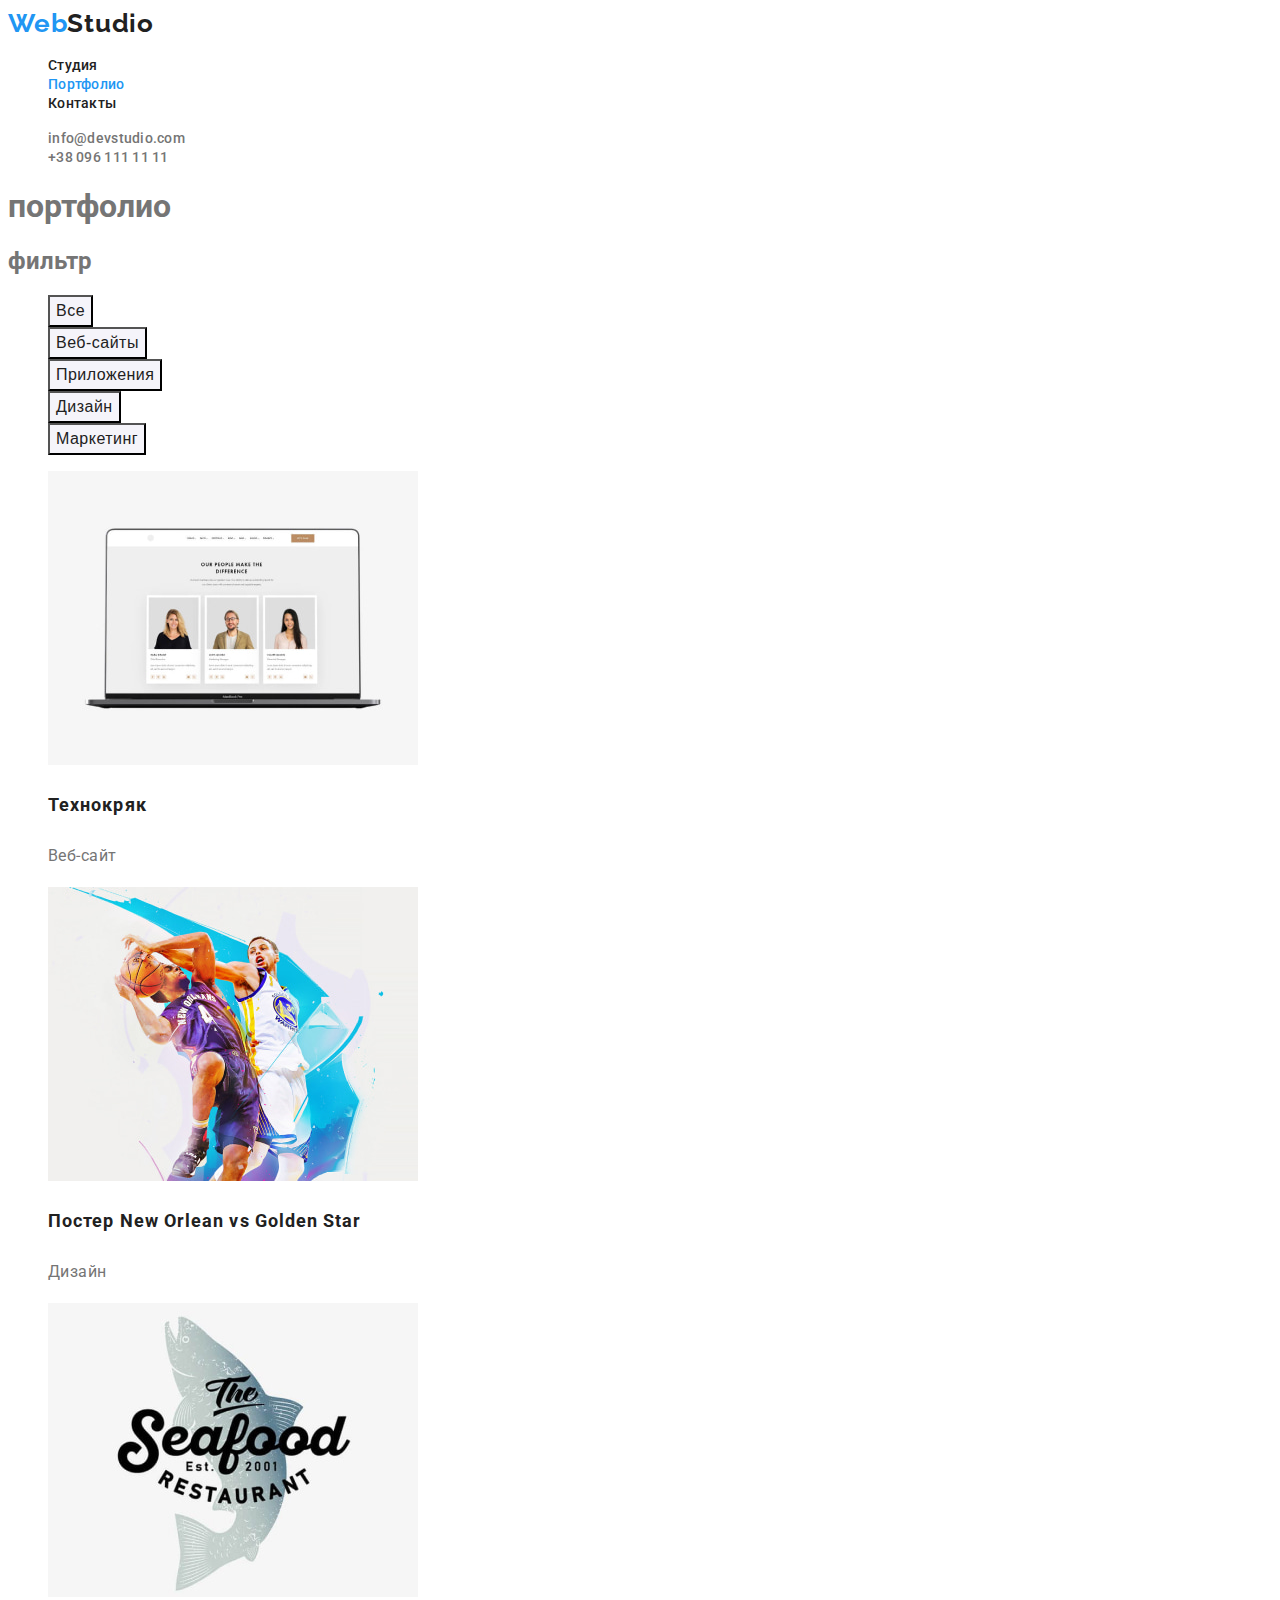
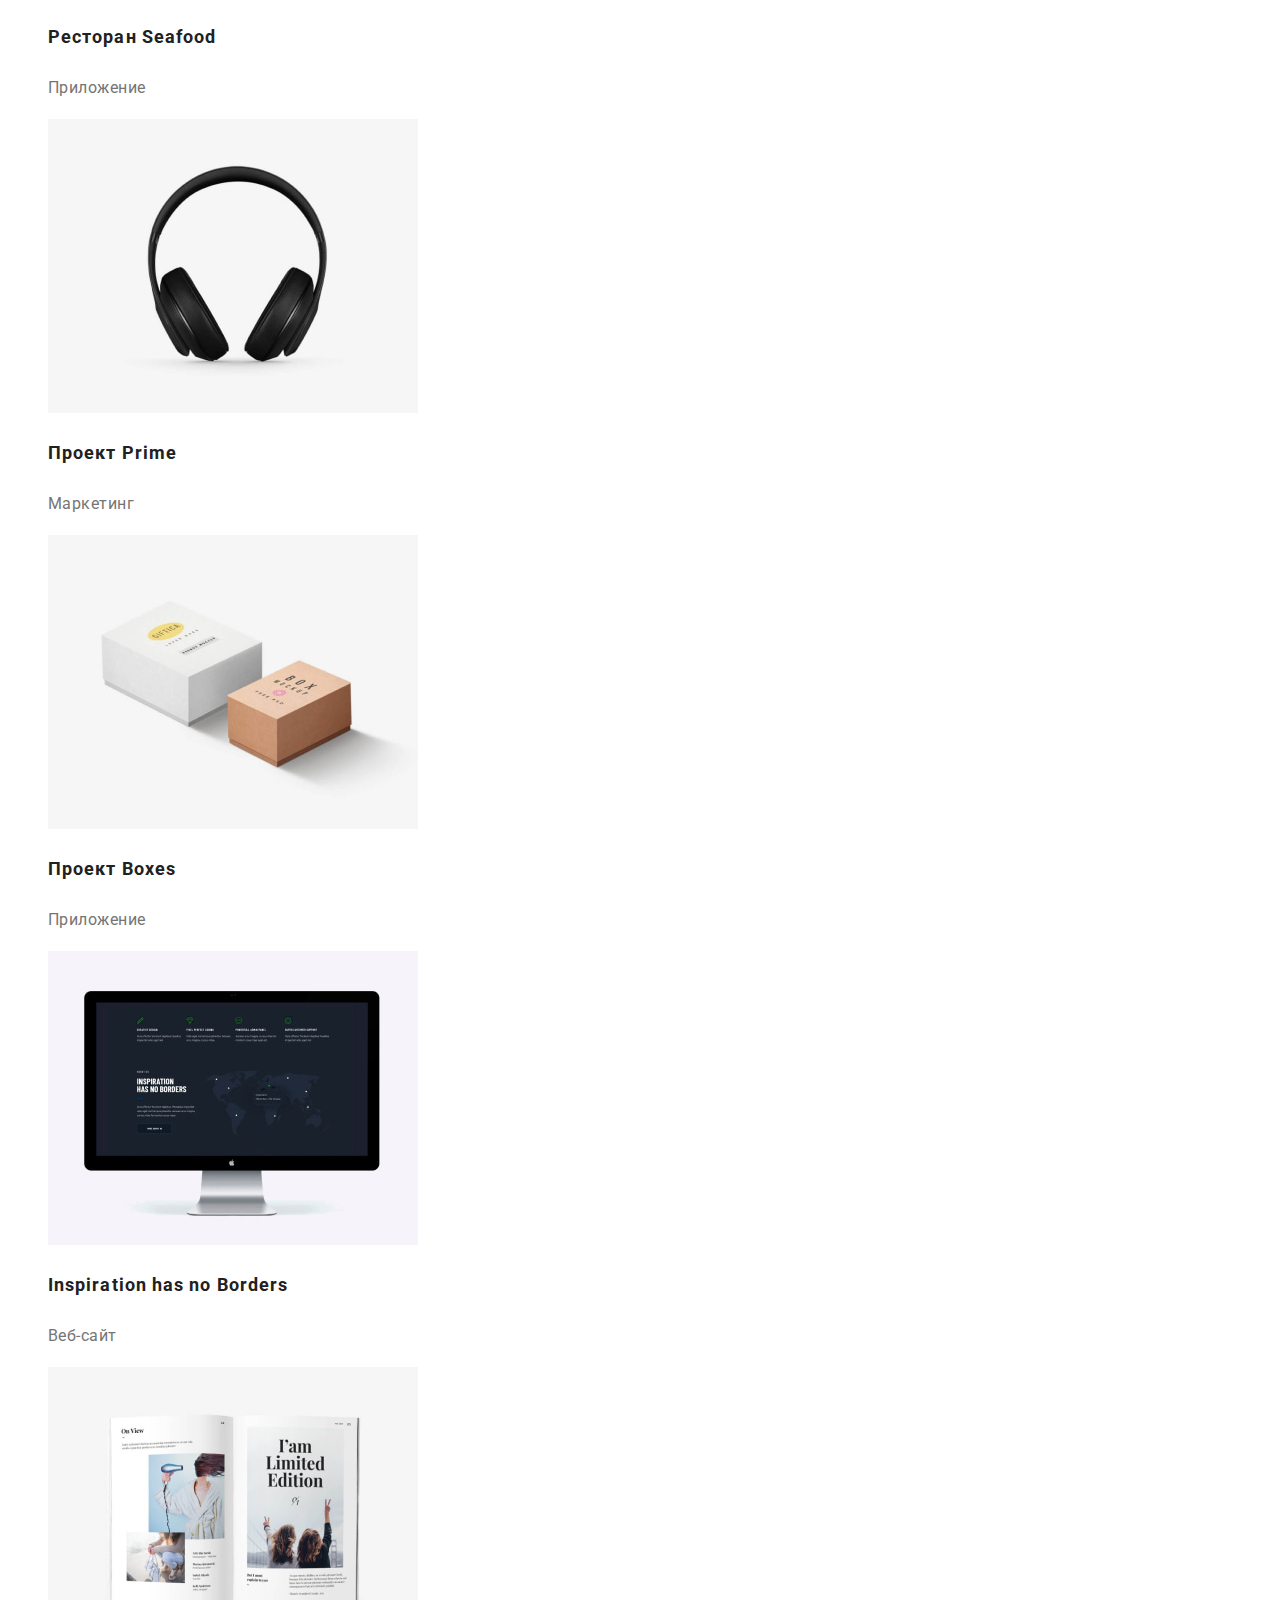
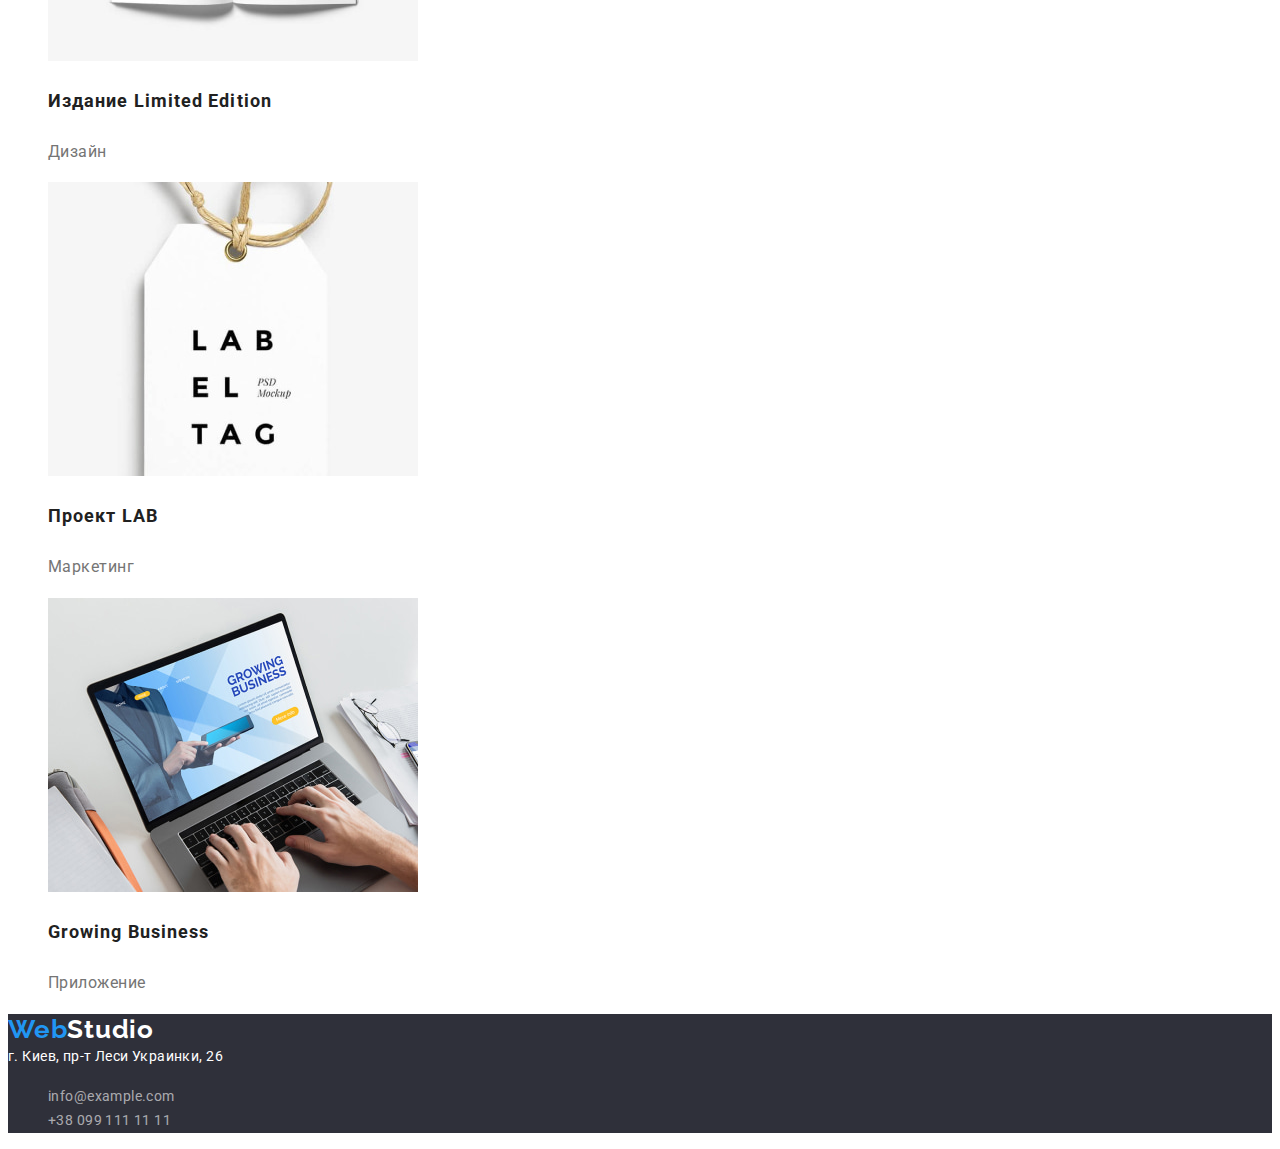
==== portfolio.html @ b709680a "добавление стартовых файлов из предыдущего репозитория" ====
<!DOCTYPE html>
<html lang="en">
<head>
    <meta charset="UTF-8">
    <meta http-equiv="X-UA-Compatible" content="IE=edge">
    <meta name="viewport" content="width=device-width, initial-scale=1.0">
    <title>Document</title>
    <link rel="preconnect" href="https://fonts.googleapis.com">
    <link rel="preconnect" href="https://fonts.gstatic.com" crossorigin>
    <link href="https://fonts.googleapis.com/css2?family=Raleway:wght@700&family=Roboto:wght@400;500;700;900&display=swap"
        rel="stylesheet">
    <link rel="stylesheet" href="./css/styles.css">
</head>
<body>
    <!-- шапка сайта -->
    <header class="page-header">
        <!-- site nav -->
        <nav>
            <a href="/" class="logo">
                <span class="logo-biginer">Web</span>Studio
            </a>
    
            <ul class="list site-nav">
                <li><a href="./index.html" class="link">Студия</a></li>
                <li><a href="" class="link current">Портфолио</a></li>
                <li><a href="" class="link">Контакты</a></li>
            </ul>
        </nav>
    
        <ul class="list contacts-nav">
            <li><a href="mailto:info@devstudio.com" class="contact">info@devstudio.com</a></li>
            <li><a href="tel:+380961111111" class="contact">+38 096 111 11 11</a></li>
        </ul>
    </header>

    <main>
     <section class="portfolio">
        <!-- сделать скрытый заголовок h1-->
        <h1>портфолио</h1>

            <!-- сделать скрытый заголовок h2 -->
            <h2>фильтр</h2>
            <ul class="filter list">
                <li><button class="filter-button" type="button">Все</button></li>
                <li><button class="filter-button" type="button">Веб-сайты</button></li>
                <li><button class="filter-button" type="button">Приложения</button></li>
                <li><button class="filter-button" type="button">Дизайн</button></li>
                <li><button class="filter-button" type="button">Маркетинг</button></li>
            </ul>

            <ul class="projects list">
                <li class="project-item"><a href=""></a>
                    <img src="./images/project1(1).jpg" alt="пример веб-сайта" width="370" height="294">
                    <h3 class="project-item-title">Технокряк</h3>
                    <p class="project-item-text">Веб-сайт</p>
                </li>
                <li class="project-item"><a href=""></a>
                    <img src="./images/project2(1).jpg" alt="пример дизайна" width="370" height="294">
                    <h3 class="project-item-title">Постер New Orlean vs Golden Star</h3>
                    <p class="project-item-text">Дизайн</p>
                </li>
                <li class="project-item"><a href=""></a>
                    <img src="./images/project3(1).jpg" alt="пример приложения" width="370" height="294" >
                    <h3 class="project-item-title">Ресторан Seafood</h3>
                    <p class="project-item-text">Приложение</p>
                </li>
                <li class="project-item"><a href=""></a>
                    <img src="./images/project4(1).jpg" alt="пример маркетинга" width="370" height="294">
                    <h3 class="project-item-title">Проект Prime</h3>
                    <p class="project-item-text">Маркетинг</p>
                </li>
                <li class="project-item"><a href=""></a>
                    <img src="./images/project5(1).jpg" alt="пример приложения" width="370" height="294">
                    <h3 class="project-item-title">Проект Boxes</h3>
                    <p class="project-item-text">Приложение</p>
                </li>
                <li class="project-item"><a href=""></a>
                    <img src="./images/project6(1).jpg" alt="пример веб-сайта" width="370" height="294">
                    <h3 class="project-item-title">Inspiration has no Borders</h3>
                    <p class="project-item-text">Веб-сайт</p>
                </li>
                <li class="project-item"><a href=""></a>
                    <img src="./images/project7(1).jpg" alt="пример дизайна" width="370" height="294">
                    <h3 class="project-item-title">Издание Limited Edition</h3>
                    <p class="project-item-text">Дизайн</p>
                </li>
                <li class="project-item"><a href=""></a>
                    <img src="./images/project8(1).jpg" alt="пример маркетинга" width="370" height="294">
                    <h3 class="project-item-title">Проект LAB</h3>
                    <p class="project-item-text">Маркетинг</p>
                </li>
                <li class="project-item"><a href=""></a>
                    <img src="./images/project9(1).jpg" alt="пример приложения" width="370" height="294">
                    <h3 class="project-item-title">Growing Business</h3>
                    <p class="project-item-text">Приложение</p>
                </li>
            </ul>
        </section>
    </main>

    <!-- футер -->
    <footer class="footer">
        <a href="/" class="footer-logo">
            <span class="logo-biginer">Web</span>Studio
        </a>
        <address class="address">
            г. Киев, пр-т Леси Украинки, 26
        </address>
        <ul class="footer-list list">
            <li><a class="contact" href="mailto:info@example.com">info@example.com</a></li>
            <li><a class="contact" href="tel:+380991111111">+38 099 111 11 11</a></li>
        </ul>
    </footer>

</body>
</html>
---- css/styles.css ----
:root {
  /* цвет */
  --primary-text-color: #757575;
  --title-text-color: #212121;
  --accent-color: #2196f3;
  --accent-button-hover: #188ce8;
  --primary-background-color: #ffffff;
  --second-background-color: #e5e5e5;
  --team-background-color: #f5f4fa;
  --dark-background-color: #2f303a;
  --footer-mail-color: rgba(255, 255, 255, 0.6);

  /* шрифты */
  --main-font: "Roboto", sans-serif;
  --logo-font: "Raleway", sans-serif;
}

body {
  color: var(--primary-text-color);
  background-color: var(--primary-background-color);
  font-family: var(--main-font);
}

/* шапка сайта */
.logo {
  color: var(--title-text-color);
  font-family: var(--logo-font);
  font-size: 26px;
  font-weight: 700;
  line-height: 1.19;
  letter-spacing: 0.03em;
  text-align: left;
  text-decoration: none;
}

.logo-biginer {
  color: var(--accent-color);
}

.list {
  list-style: none;
}

/* site nav */
.site-nav .link {
  color: var(--title-text-color);
  text-decoration: none;
  font-size: 14px;
  font-weight: 500;
  line-height: 1.14;
  letter-spacing: 0.02em;
  text-align: left;
}
.site-nav .link:hover,
.site-nav .link:focus {
  color: var(--accent-color);
}
.site-nav .link.current {
  color: var(--accent-color);
}

.contacts-nav .contact {
  color: inherit;
  text-decoration: none;
  font-size: 14px;
  font-weight: 500;
  line-height: 1.14;
  letter-spacing: 0.02em;
  text-align: left;
}
.contacts-nav .contact:hover,
.contacts-nav .contact:focus {
  color: var(--accent-color);
}

/* герой */
.hero {
  background-color: var(--dark-background-color);
}
.hero-title {
  text-transform: uppercase;
  color: var(--primary-background-color);
  font-size: 44px;
  font-weight: 900;
  line-height: 1.36;
  letter-spacing: 0.06em;
  text-align: center;
}

/* batton */
.hero-button {
  font-family: inherit;
  color: var(--primary-background-color);
  background-color: var(--accent-color);
  font-size: 16px;
  font-weight: 700;
  line-height: 1.88;
  letter-spacing: 0.06em;
  text-align: center;
}
.hero-button:hover {
  color: var(--primary-background-color);
  background-color: var(--accent-button-hover);
  cursor: pointer;
}

/* секции */
.section-title {
  color: var(--title-text-color);
  font-size: 36px;
  font-weight: 700;
  line-height: 1.17;
  letter-spacing: 0.03em;
  text-align: center;
}

/* секция особенностей */

.feature-list .title {
  text-transform: uppercase;
  color: var(--title-text-color);
  font-size: 14px;
  font-weight: 700;
  line-height: 1.14;
  letter-spacing: 0.03em;
  text-align: left;
}
.feature-list-text {
  font-size: 14px;
  font-weight: 400;
  line-height: 1.71;
  letter-spacing: 0.03em;
  text-align: left;
}

/* секция: чем занимаемся */

/* секция: команда */
.team-section {
  background-color: var(--team-background-color);
}
.team-list .title {
  color: var(--title-text-color);
  font-weight: 500;
  font-size: 16px;
  line-height: 1.19;
  letter-spacing: 0.03em;
}
.team-list-text {
  font-size: 16px;
  font-weight: 400;
  line-height: 1.19;
  letter-spacing: 0.03em;
}

/* футер */
.footer {
  background-color: var(--dark-background-color);
}

.footer-logo {
  color: var(--primary-background-color);
  text-decoration: none;
  font-family: Raleway;
  font-size: 26px;
  font-weight: 700;
  line-height: 1.19;
  letter-spacing: 0.03em;
}

.logo-biginer {
  color: var(--accent-color);
}

.address {
  color: var(--primary-background-color);
  font-weight: 400;
  font-size: 14px;
  line-height: 1.71;
  letter-spacing: 0.03em;
  font-style: inherit;
}

.footer-list .contact {
  text-decoration: none;
  color: var(--footer-mail-color);
  font-size: 14px;
  line-height: 1.71;
  letter-spacing: 0.03em;
}
.footer-list .contact:hover,
.footer-list .contact:focus {
  color: var(--accent-color);
}

/* стили для портфолио */

.portfolio {
  font-family: inherit;
}

.filter-button {
  font-weight: 500;
  font-size: 16px;
  line-height: 1.63;
  letter-spacing: 0.03em;
  color: var(--title-text-color);
  background-color: var(--team-background-color);
  cursor: pointer;
}
.filter-button:hover,
.filter-button:focus {
  font-weight: 500;
  font-size: 16px;
  line-height: 1.63;
  letter-spacing: 0.03em;
  color: var(--primary-background-color);
  background-color: var(--accent-color);
}

.project-item-title {
  color: var(--title-text-color);
  font-weight: 700;
  font-size: 18px;
  line-height: 2;
  letter-spacing: 0.06em;
}

.project-item-text {
  font-weight: 400;
  font-size: 16px;
  line-height: 1.87;
  letter-spacing: 0.03em;
}
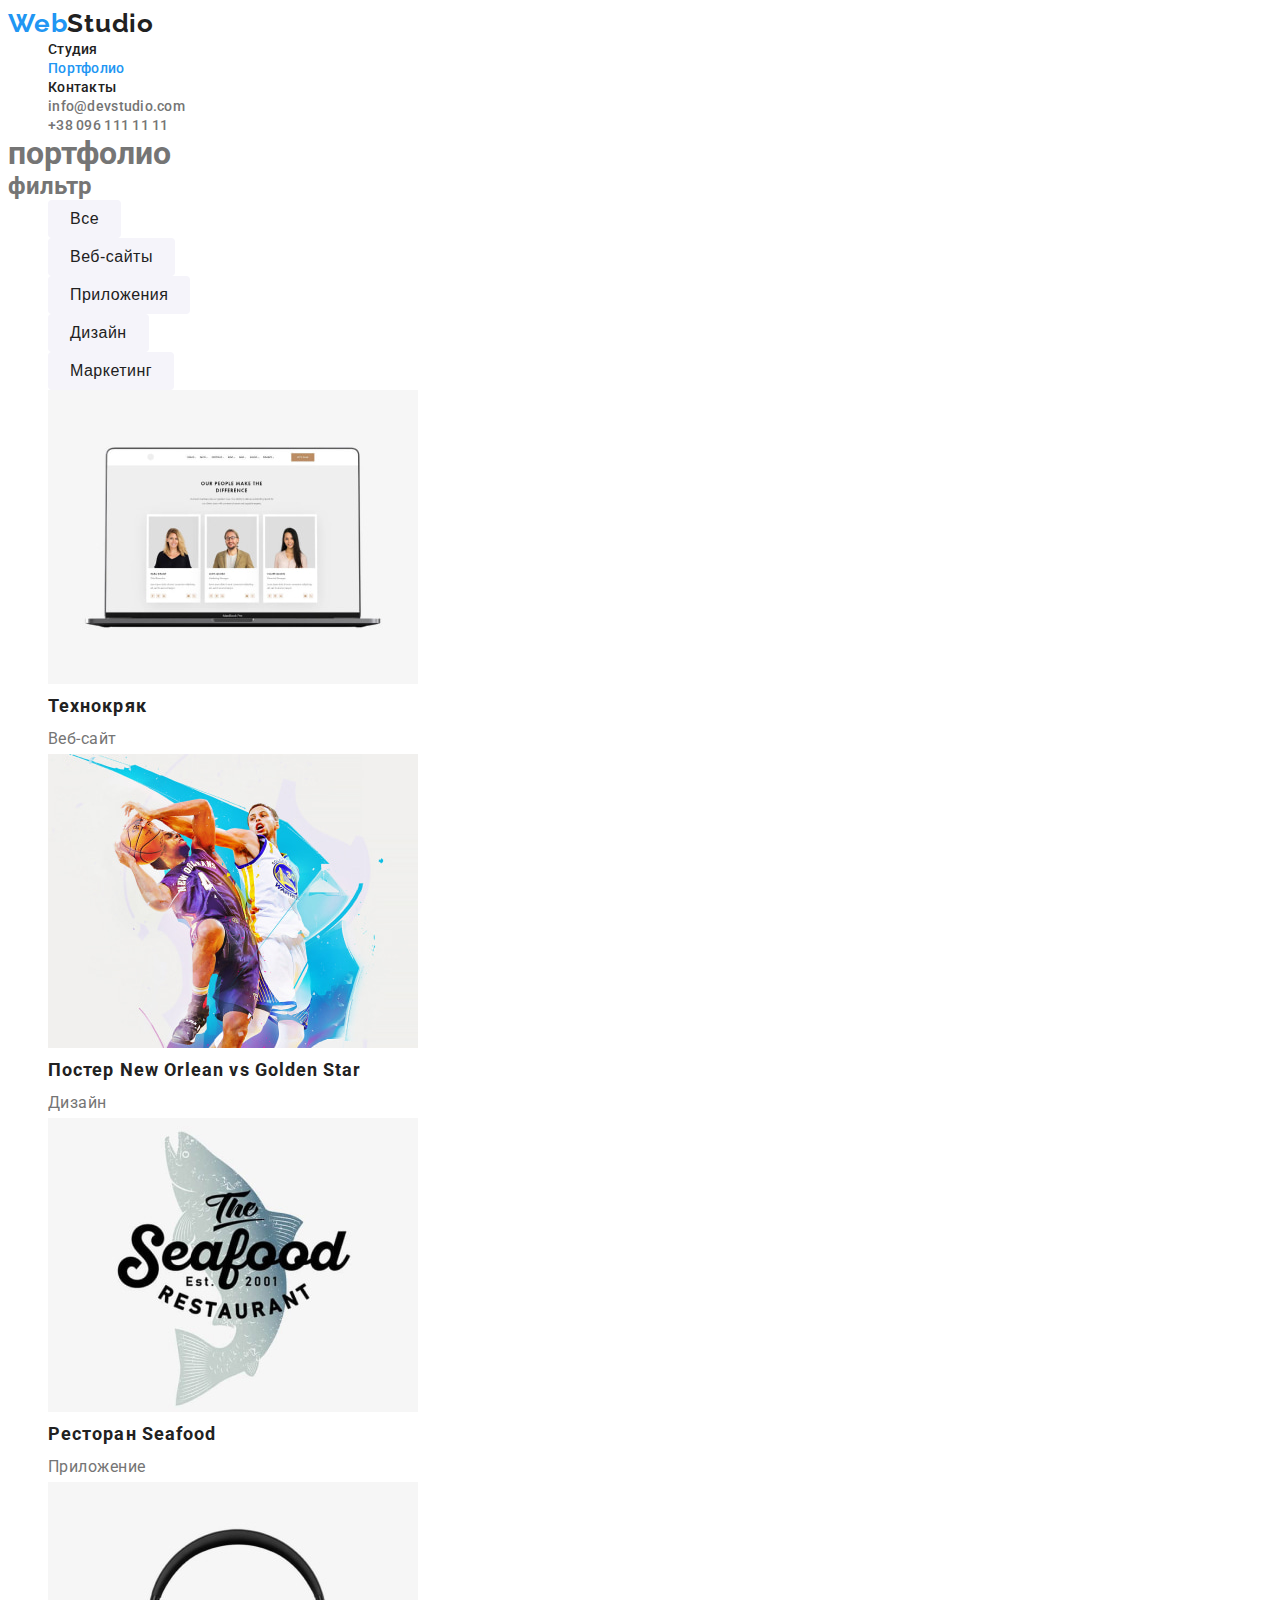
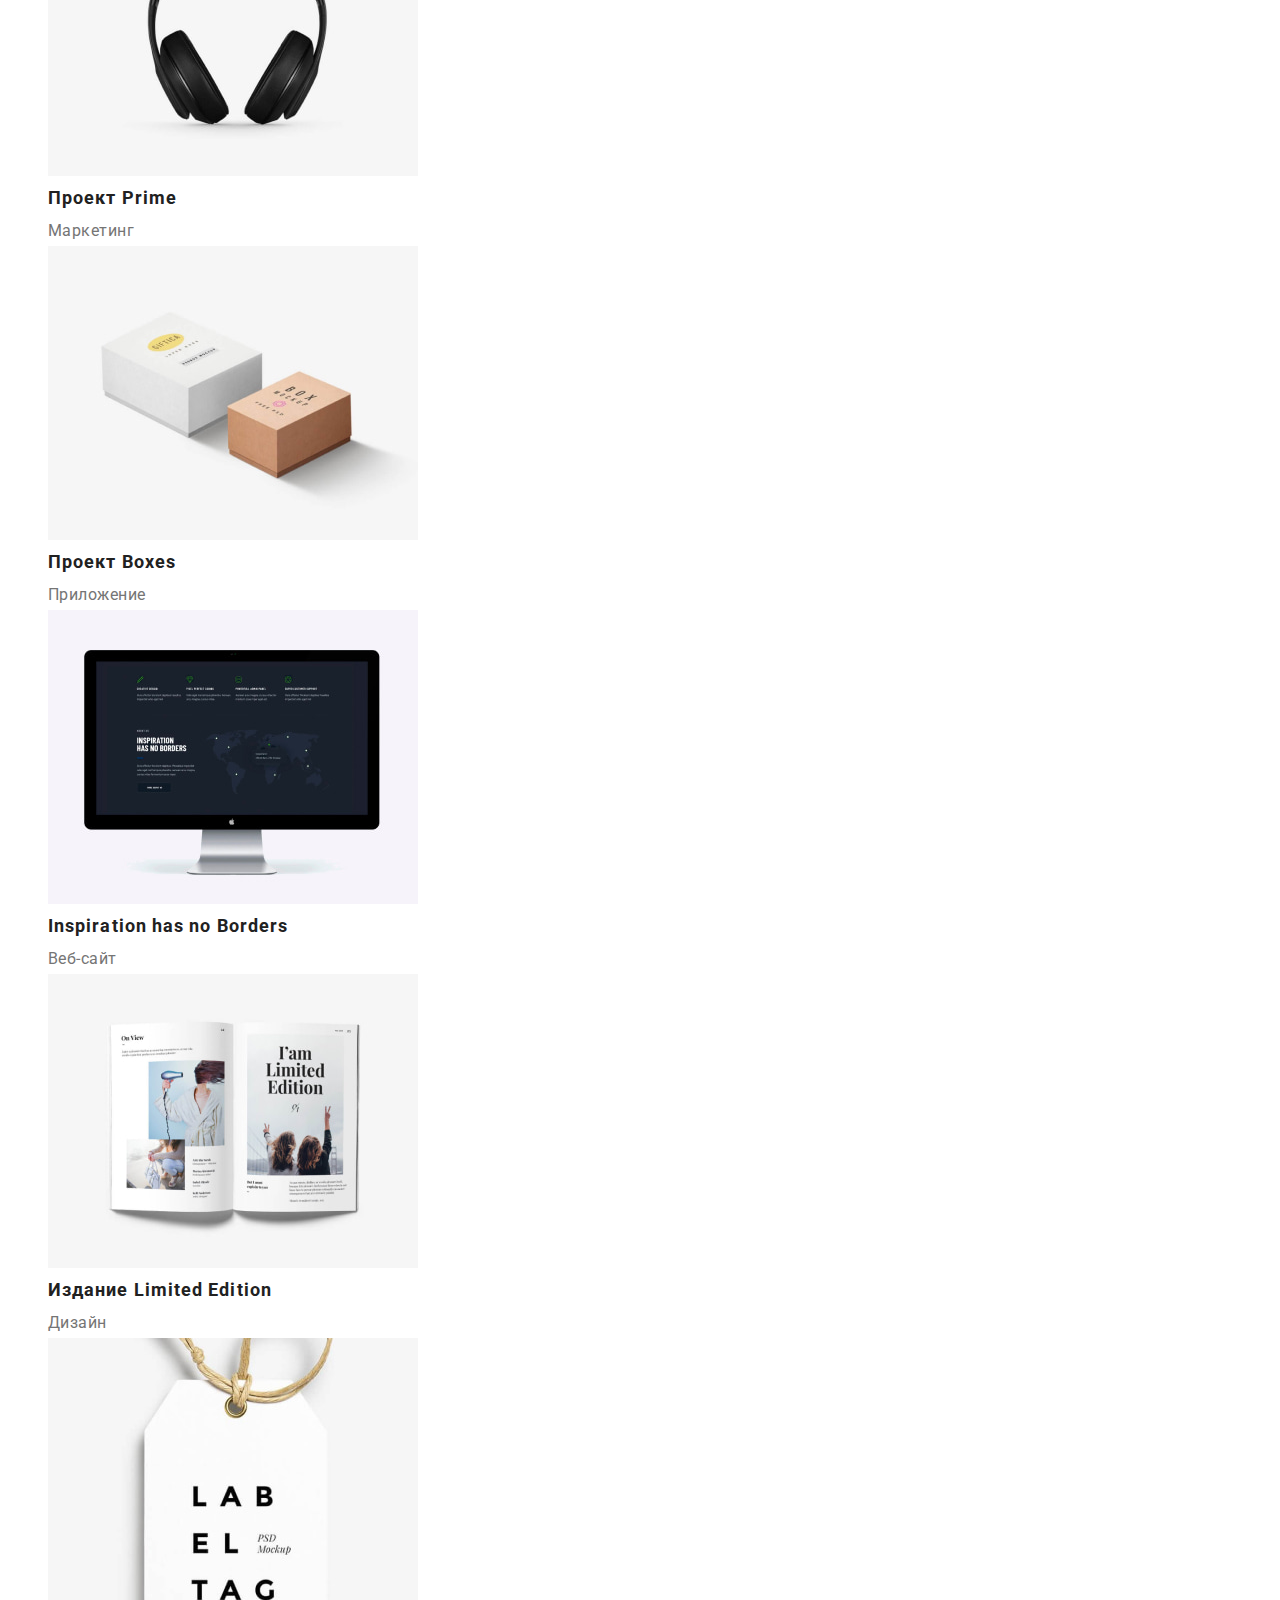
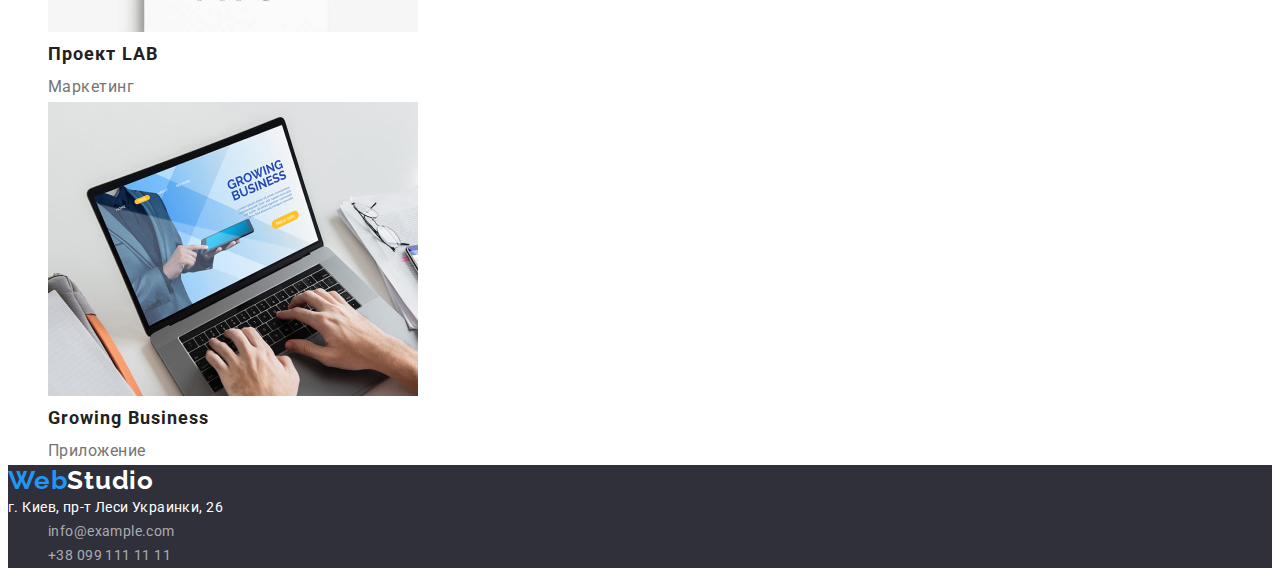
==== commit 6b679c47: "создание контейнеров" ====
--- a/portfolio.html
+++ b/portfolio.html
@@ -15,31 +15,34 @@
     <!-- шапка сайта -->
     <header class="page-header">
         <!-- site nav -->
-        <nav>
-            <a href="/" class="logo">
-                <span class="logo-biginer">Web</span>Studio
-            </a>
-    
-            <ul class="list site-nav">
-                <li><a href="./index.html" class="link">Студия</a></li>
-                <li><a href="" class="link current">Портфолио</a></li>
-                <li><a href="" class="link">Контакты</a></li>
+        <div class="container">
+            <nav>
+                <a href="/" class="logo">
+                    <span class="logo-biginer">Web</span>Studio
+                </a>
+            
+                <ul class="list site-nav">
+                    <li><a href="./index.html" class="link">Студия</a></li>
+                    <li><a href="" class="link current">Портфолио</a></li>
+                    <li><a href="" class="link">Контакты</a></li>
+                </ul>
+            </nav>
+            
+            <ul class="list contacts-nav">
+                <li><a href="mailto:info@devstudio.com" class="contact">info@devstudio.com</a></li>
+                <li><a href="tel:+380961111111" class="contact">+38 096 111 11 11</a></li>
             </ul>
-        </nav>
-    
-        <ul class="list contacts-nav">
-            <li><a href="mailto:info@devstudio.com" class="contact">info@devstudio.com</a></li>
-            <li><a href="tel:+380961111111" class="contact">+38 096 111 11 11</a></li>
-        </ul>
+        </div>
     </header>
 
     <main>
      <section class="portfolio">
-        <!-- сделать скрытый заголовок h1-->
-        <h1>портфолио</h1>
-
+         <div class="container">
+            <!-- сделать скрытый заголовок h1-->
+            <h1 class="portfolio-title">портфолио</h1>
+            
             <!-- сделать скрытый заголовок h2 -->
-            <h2>фильтр</h2>
+            <h2 class="portfolio-filtr">фильтр</h2>
             <ul class="filter list">
                 <li><button class="filter-button" type="button">Все</button></li>
                 <li><button class="filter-button" type="button">Веб-сайты</button></li>
@@ -47,7 +50,7 @@
                 <li><button class="filter-button" type="button">Дизайн</button></li>
                 <li><button class="filter-button" type="button">Маркетинг</button></li>
             </ul>
-
+            
             <ul class="projects list">
                 <li class="project-item"><a href=""></a>
                     <img src="./images/project1(1).jpg" alt="пример веб-сайта" width="370" height="294">
@@ -60,7 +63,7 @@
                     <p class="project-item-text">Дизайн</p>
                 </li>
                 <li class="project-item"><a href=""></a>
-                    <img src="./images/project3(1).jpg" alt="пример приложения" width="370" height="294" >
+                    <img src="./images/project3(1).jpg" alt="пример приложения" width="370" height="294">
                     <h3 class="project-item-title">Ресторан Seafood</h3>
                     <p class="project-item-text">Приложение</p>
                 </li>
@@ -95,21 +98,24 @@
                     <p class="project-item-text">Приложение</p>
                 </li>
             </ul>
-        </section>
+         </div>
+     </section>
     </main>
 
     <!-- футер -->
     <footer class="footer">
-        <a href="/" class="footer-logo">
-            <span class="logo-biginer">Web</span>Studio
-        </a>
-        <address class="address">
-            г. Киев, пр-т Леси Украинки, 26
-        </address>
-        <ul class="footer-list list">
-            <li><a class="contact" href="mailto:info@example.com">info@example.com</a></li>
-            <li><a class="contact" href="tel:+380991111111">+38 099 111 11 11</a></li>
-        </ul>
+        <div class="container">
+            <a href="/" class="footer-logo">
+                <span class="logo-biginer">Web</span>Studio
+            </a>
+            <address class="address">
+                г. Киев, пр-т Леси Украинки, 26
+            </address>
+            <ul class="footer-list list">
+                <li><a class="contact" href="mailto:info@example.com">info@example.com</a></li>
+                <li><a class="contact" href="tel:+380991111111">+38 099 111 11 11</a></li>
+            </ul>
+        </div>
     </footer>
 
 </body>
--- a/css/styles.css
+++ b/css/styles.css
@@ -21,6 +21,24 @@
   font-family: var(--main-font);
 }
 
+/* сброс margin */
+h1,
+h2,
+h3,
+p,
+ul {
+  margin: 0px;
+}
+
+/* общие параметры контейнеров и секций*/
+.container {
+  width: 1200px;
+}
+.section {
+  padding-top: 94px;
+  padding-bottom: 94px;
+}
+
 /* шапка сайта */
 .logo {
   color: var(--title-text-color);
@@ -76,19 +94,24 @@
 /* герой */
 .hero {
   background-color: var(--dark-background-color);
+  text-align: center;
+  margin-bottom: 95px;
 }
 .hero-title {
+  margin-bottom: 30px;
   text-transform: uppercase;
   color: var(--primary-background-color);
   font-size: 44px;
   font-weight: 900;
   line-height: 1.36;
   letter-spacing: 0.06em;
-  text-align: center;
 }
 
 /* batton */
 .hero-button {
+  min-width: 200px;
+  border-radius: 4px;
+  padding: 10px 32px;
   font-family: inherit;
   color: var(--primary-background-color);
   background-color: var(--accent-color);
@@ -96,7 +119,6 @@
   font-weight: 700;
   line-height: 1.88;
   letter-spacing: 0.06em;
-  text-align: center;
 }
 .hero-button:hover {
   color: var(--primary-background-color);
@@ -115,8 +137,12 @@
 }
 
 /* секция особенностей */
+/* .feature-section {
+  margin-bottom: 95px;
+} */
 
 .feature-list .title {
+  margin-bottom: 10px;
   text-transform: uppercase;
   color: var(--title-text-color);
   font-size: 14px;
@@ -134,12 +160,23 @@
 }
 
 /* секция: чем занимаемся */
+/* .activity-section {
+  margin-bottom: 95px;
+} */
+.activity-section .section-title {
+  margin-bottom: 50px;
+}
 
 /* секция: команда */
-.team-section {
+.team .section {
   background-color: var(--team-background-color);
 }
+/* .team-section .section-title {
+  margin-bottom: 50px;
+} */
+
 .team-list .title {
+  margin-bottom: 10px;
   color: var(--title-text-color);
   font-weight: 500;
   font-size: 16px;
@@ -200,6 +237,8 @@
 }
 
 .filter-button {
+  border-radius: 4px;
+  padding: 6px 22px;
   font-weight: 500;
   font-size: 16px;
   line-height: 1.63;
@@ -207,6 +246,7 @@
   color: var(--title-text-color);
   background-color: var(--team-background-color);
   cursor: pointer;
+  border: none;
 }
 .filter-button:hover,
 .filter-button:focus {
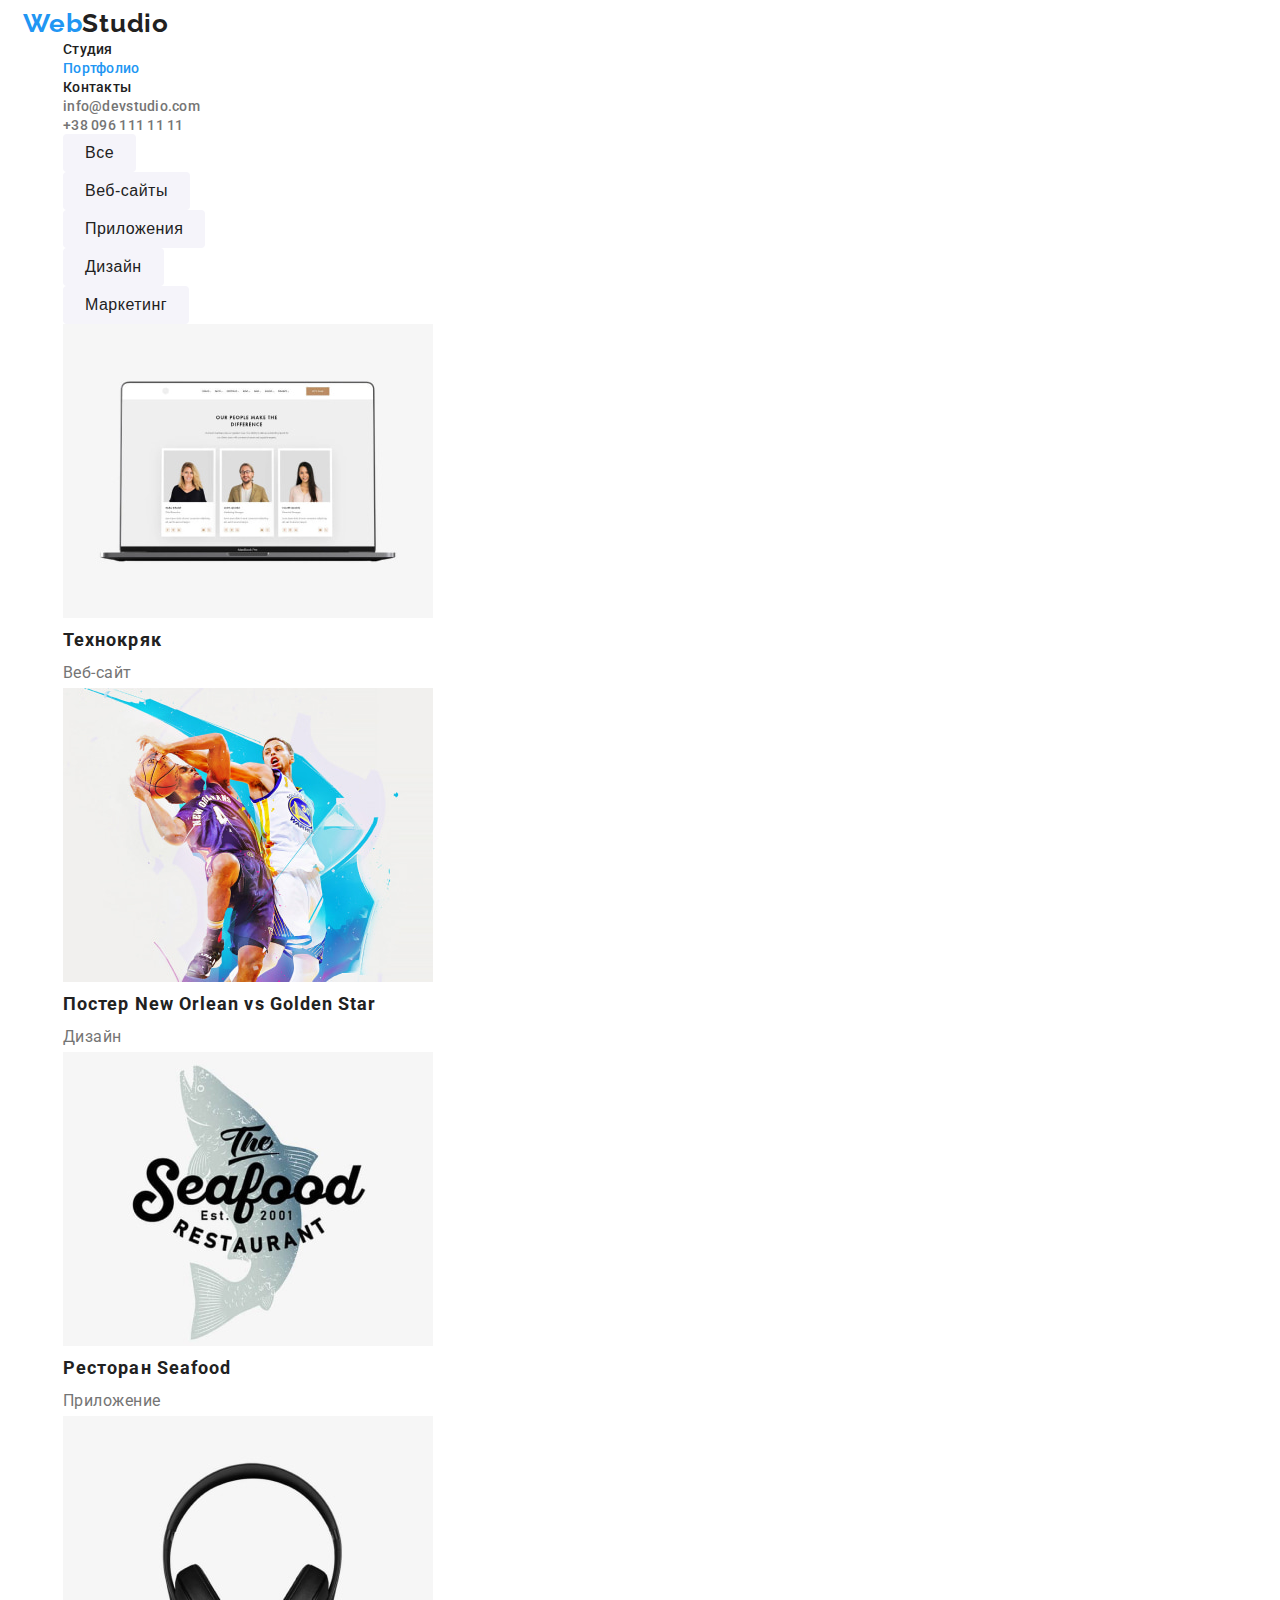
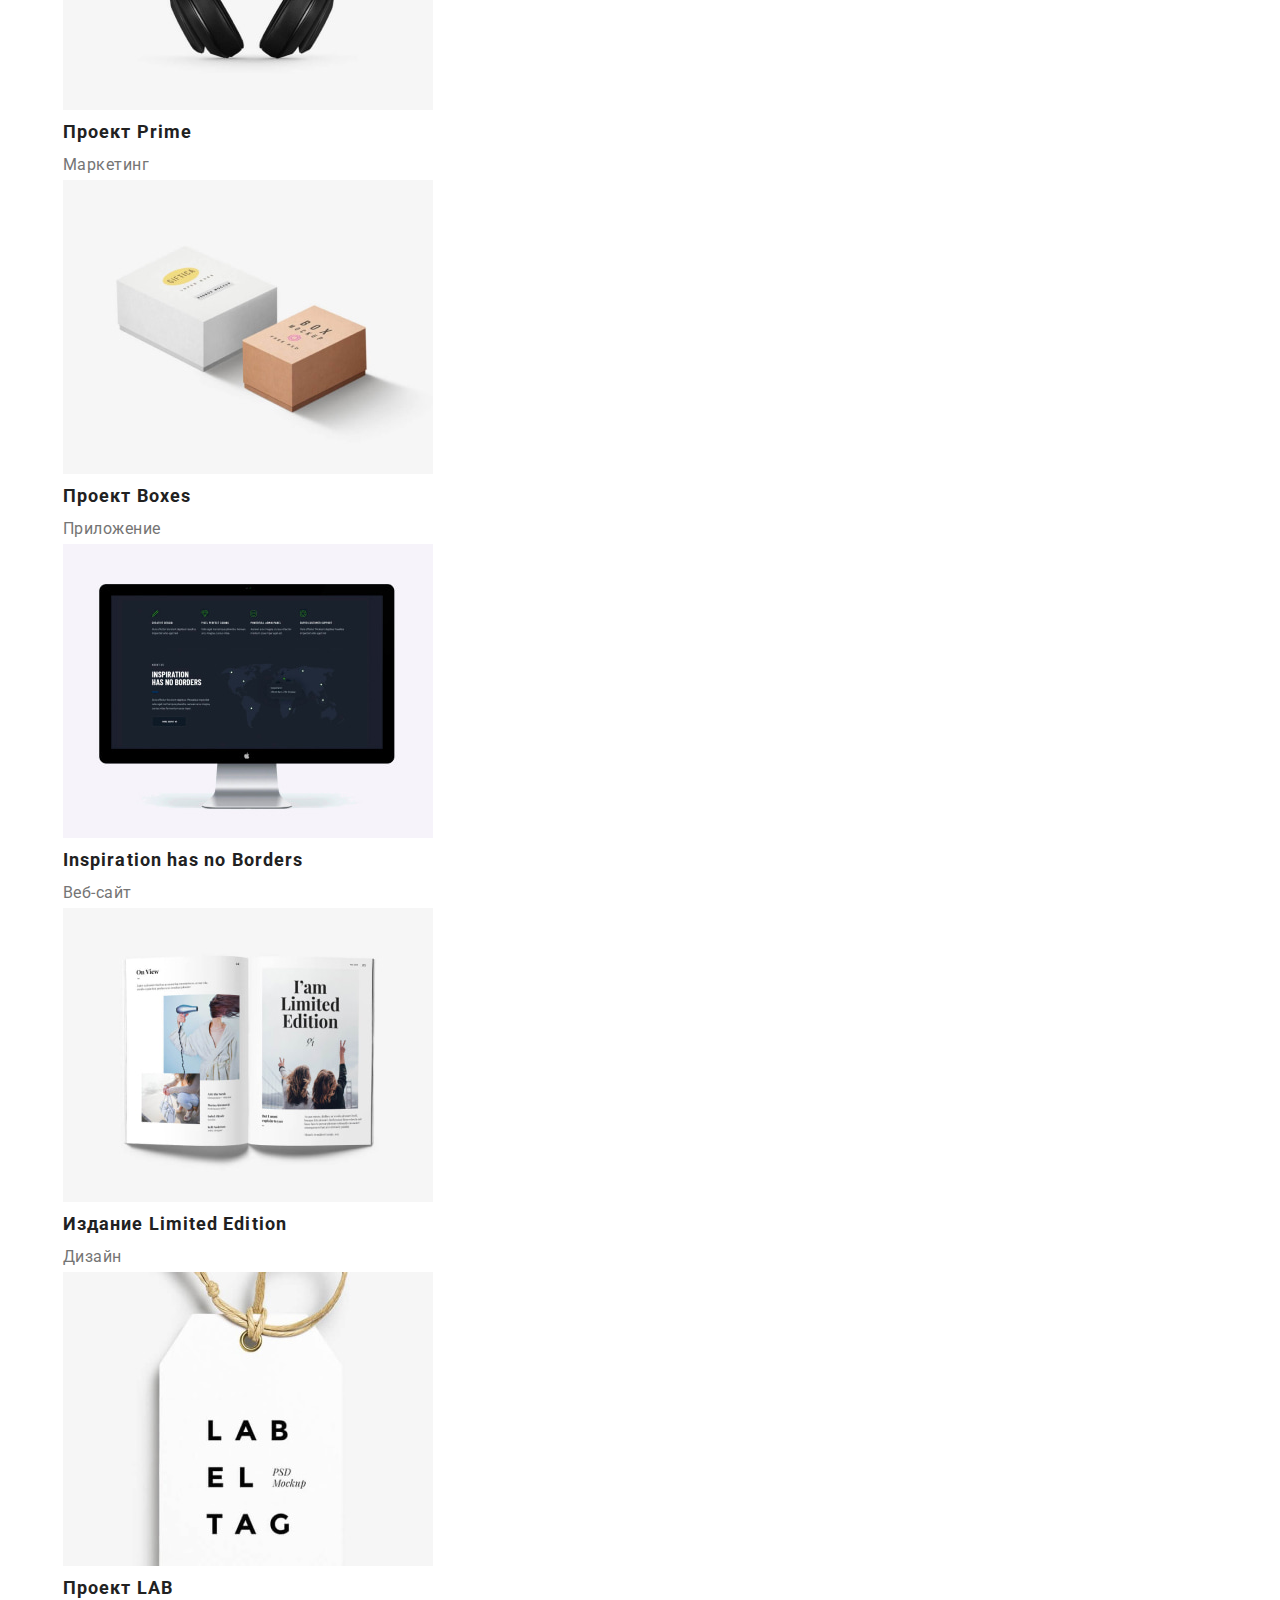
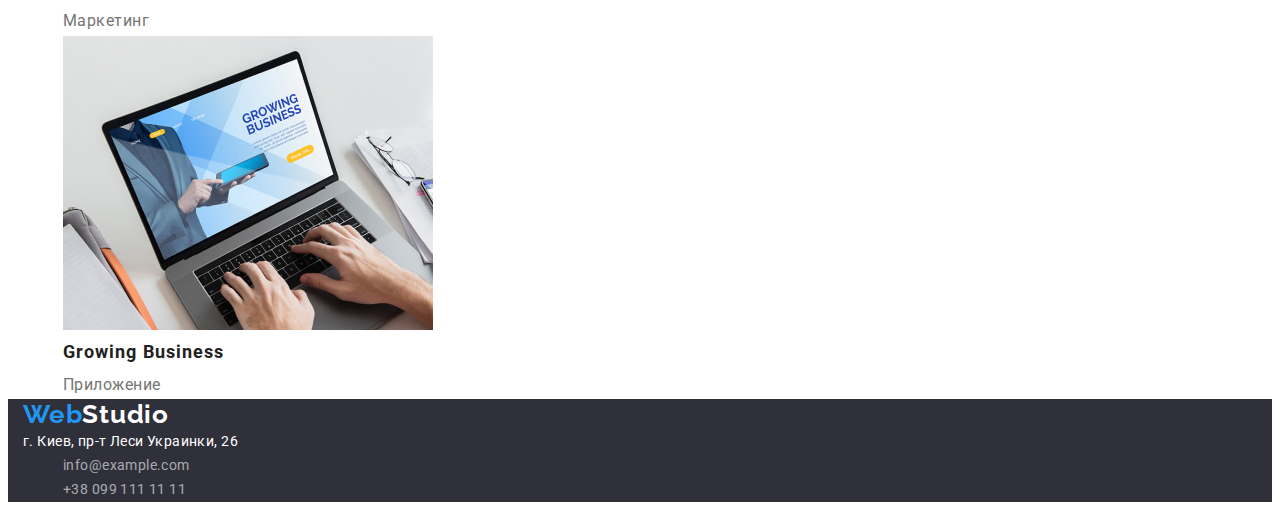
==== commit 90d28b29: "скрываем ненужные заголовки" ====
--- a/portfolio.html
+++ b/portfolio.html
@@ -9,6 +9,9 @@
     <link rel="preconnect" href="https://fonts.gstatic.com" crossorigin>
     <link href="https://fonts.googleapis.com/css2?family=Raleway:wght@700&family=Roboto:wght@400;500;700;900&display=swap"
         rel="stylesheet">
+    <link rel="stylesheet" href="https://cdnjs.cloudflare.com/ajax/libs/modern-normalize/1.1.0/modern-normalize.min.css"
+            integrity="sha512-wpPYUAdjBVSE4KJnH1VR1HeZfpl1ub8YT/NKx4PuQ5NmX2tKuGu6U/JRp5y+Y8XG2tV+wKQpNHVUX03MfMFn9Q=="
+            crossorigin="anonymous" referrerpolicy="no-referrer" />
     <link rel="stylesheet" href="./css/styles.css">
 </head>
 <body>
@@ -38,11 +41,8 @@
     <main>
      <section class="portfolio">
          <div class="container">
-            <!-- сделать скрытый заголовок h1-->
-            <h1 class="portfolio-title">портфолио</h1>
-            
-            <!-- сделать скрытый заголовок h2 -->
-            <h2 class="portfolio-filtr">фильтр</h2>
+            <h1 class="portfolio-title visually-hidden">портфолио</h1>
+            <h2 class="portfolio-filtr visually-hidden">фильтр</h2>
             <ul class="filter list">
                 <li><button class="filter-button" type="button">Все</button></li>
                 <li><button class="filter-button" type="button">Веб-сайты</button></li>
--- a/css/styles.css
+++ b/css/styles.css
@@ -21,6 +21,19 @@
   font-family: var(--main-font);
 }
 
+.visually-hidden {
+  position: absolute;
+  width: 1px;
+  height: 1px;
+  margin: -1px;
+  border: 0;
+  padding: 0;
+  white-space: nowrap;
+  clip-path: inset(100%);
+  clip: rect(0 0 0 0);
+  overflow: hidden;
+}
+
 /* сброс margin */
 h1,
 h2,
@@ -33,6 +46,8 @@
 /* общие параметры контейнеров и секций*/
 .container {
   width: 1200px;
+  padding: 0 15px;
+  /* text-align: center; */
 }
 .section {
   padding-top: 94px;
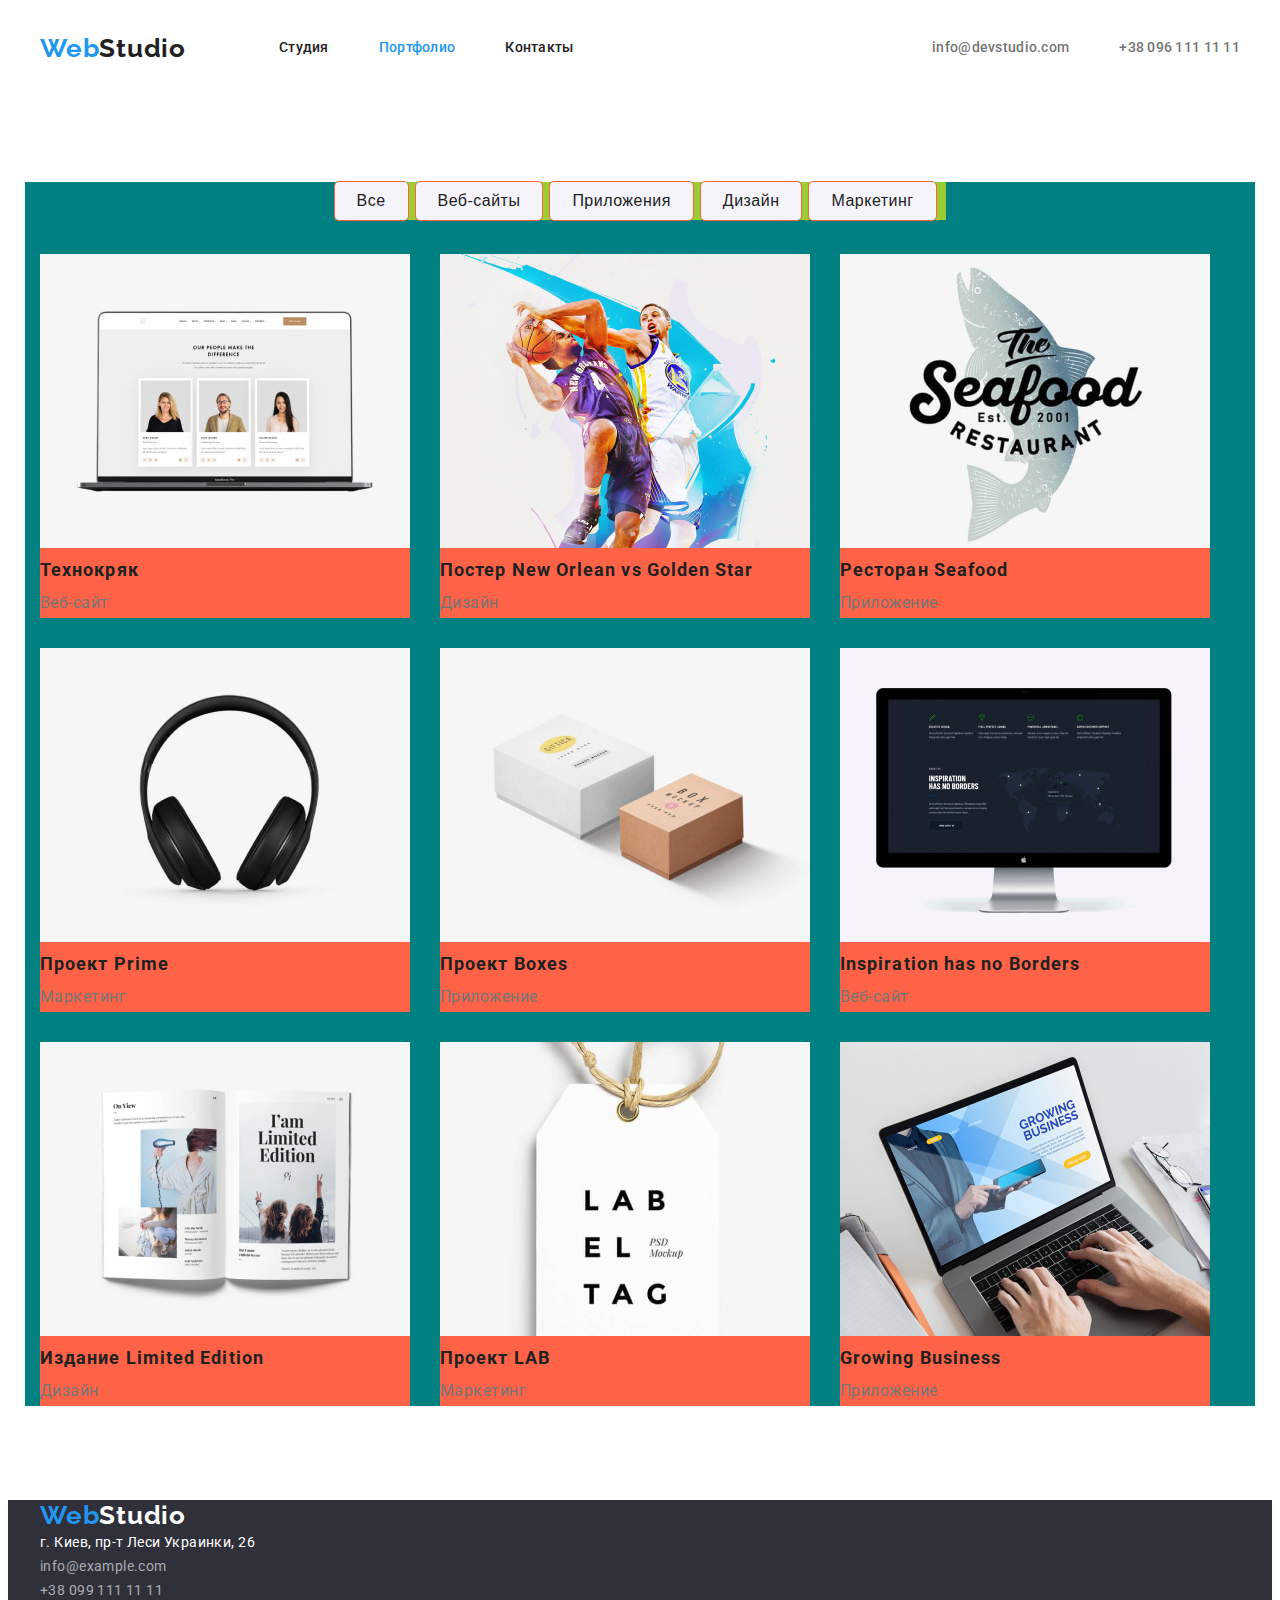
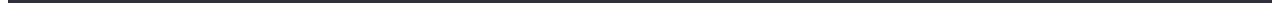
==== commit 5f2a25f0: "работа с flex, вынужденное использование white-space: nowrap" ====
--- a/portfolio.html
+++ b/portfolio.html
@@ -18,22 +18,22 @@
     <!-- шапка сайта -->
     <header class="page-header">
         <!-- site nav -->
-        <div class="container">
-            <nav>
+        <div class="container main-nav">
+            <nav class="main-nav">
                 <a href="/" class="logo">
                     <span class="logo-biginer">Web</span>Studio
                 </a>
             
                 <ul class="list site-nav">
-                    <li><a href="./index.html" class="link">Студия</a></li>
-                    <li><a href="" class="link current">Портфолио</a></li>
-                    <li><a href="" class="link">Контакты</a></li>
+                    <li class="item"><a href="./index.html" class="link">Студия</a></li>
+                    <li class="item"><a href="" class="link current">Портфолио</a></li>
+                    <li class="item"><a href="" class="link">Контакты</a></li>
                 </ul>
             </nav>
             
             <ul class="list contacts-nav">
-                <li><a href="mailto:info@devstudio.com" class="contact">info@devstudio.com</a></li>
-                <li><a href="tel:+380961111111" class="contact">+38 096 111 11 11</a></li>
+                <li class="item"><a href="mailto:info@devstudio.com" class="contact">info@devstudio.com</a></li>
+                <li class="item"><a href="tel:+380961111111" class="contact">+38 096 111 11 11</a></li>
             </ul>
         </div>
     </header>
@@ -44,11 +44,11 @@
             <h1 class="portfolio-title visually-hidden">портфолио</h1>
             <h2 class="portfolio-filtr visually-hidden">фильтр</h2>
             <ul class="filter list">
-                <li><button class="filter-button" type="button">Все</button></li>
-                <li><button class="filter-button" type="button">Веб-сайты</button></li>
-                <li><button class="filter-button" type="button">Приложения</button></li>
-                <li><button class="filter-button" type="button">Дизайн</button></li>
-                <li><button class="filter-button" type="button">Маркетинг</button></li>
+                <li class="item"><button class="filter-button" type="button">Все</button></li>
+                <li class="item"><button class="filter-button" type="button">Веб-сайты</button></li>
+                <li class="item"><button class="filter-button" type="button">Приложения</button></li>
+                <li class="item"><button class="filter-button" type="button">Дизайн</button></li>
+                <li class="item"><button class="filter-button" type="button">Маркетинг</button></li>
             </ul>
             
             <ul class="projects list">
--- a/css/styles.css
+++ b/css/styles.css
@@ -34,20 +34,26 @@
   overflow: hidden;
 }
 
-/* сброс margin */
+/* сброс margin и некоторых стилей*/
 h1,
 h2,
 h3,
 p,
 ul {
   margin: 0px;
+  padding: 0px;
+}
+
+.list {
+  list-style: none;
 }
 
 /* общие параметры контейнеров и секций*/
 .container {
   width: 1200px;
   padding: 0 15px;
-  /* text-align: center; */
+  margin-left: auto;
+  margin-right: auto;
 }
 .section {
   padding-top: 94px;
@@ -55,6 +61,15 @@
 }
 
 /* шапка сайта */
+.page-header {
+  margin-bottom: 94px;
+}
+
+.main-nav {
+  display: flex;
+  align-items: center;
+}
+
 .logo {
   color: var(--title-text-color);
   font-family: var(--logo-font);
@@ -70,13 +85,61 @@
   color: var(--accent-color);
 }
 
-.list {
-  list-style: none;
-}
-
 /* site nav */
+.site-nav {
+  display: flex;
+  margin-left: 93px;
+}
+
+.list.site-nav .item {
+  /* outline: 1px solid tomato; */
+  /* .site-nav .item:last-child {
+  margin-right: 0px;
+} */
+  /* .site-nav .item:not(:last-child) {
+  margin-right: 50px;
+} */
+}
+
+.site-nav .item + .item {
+  margin-left: 50px;
+}
+
 .site-nav .link {
-  color: var(--title-text-color);
+  display: block;
+  padding-top: 32px;
+  padding-bottom: 32px;
+
+  color: var(--title-text-color);
+  text-decoration: none;
+  font-size: 14px;
+  font-weight: 500;
+  line-height: 1.14;
+  letter-spacing: 0.02em;
+}
+
+.site-nav .link:hover,
+.site-nav .link:focus {
+  color: var(--accent-color);
+}
+
+.site-nav .link.current {
+  color: var(--accent-color);
+}
+
+.contacts-nav {
+  display: flex;
+  margin-left: auto;
+}
+
+.contacts-nav .item:not(:last-child) {
+  margin-right: 50px;
+}
+
+.contacts-nav .contact {
+  display: block;
+
+  color: inherit;
   text-decoration: none;
   font-size: 14px;
   font-weight: 500;
@@ -84,23 +147,6 @@
   letter-spacing: 0.02em;
   text-align: left;
 }
-.site-nav .link:hover,
-.site-nav .link:focus {
-  color: var(--accent-color);
-}
-.site-nav .link.current {
-  color: var(--accent-color);
-}
-
-.contacts-nav .contact {
-  color: inherit;
-  text-decoration: none;
-  font-size: 14px;
-  font-weight: 500;
-  line-height: 1.14;
-  letter-spacing: 0.02em;
-  text-align: left;
-}
 .contacts-nav .contact:hover,
 .contacts-nav .contact:focus {
   color: var(--accent-color);
@@ -108,9 +154,12 @@
 
 /* герой */
 .hero {
+  padding-top: 200px;
+  padding-bottom: 200px;
+  margin-bottom: 95px;
+
   background-color: var(--dark-background-color);
   text-align: center;
-  margin-bottom: 95px;
 }
 .hero-title {
   margin-bottom: 30px;
@@ -152,12 +201,18 @@
 }
 
 /* секция особенностей */
-/* .feature-section {
+.feature-section {
   margin-bottom: 95px;
-} */
+}
+
+.feature-list {
+  display: flex;
+  background-color: tomato;
+}
 
 .feature-list .title {
   margin-bottom: 10px;
+
   text-transform: uppercase;
   color: var(--title-text-color);
   font-size: 14px;
@@ -251,9 +306,30 @@
   font-family: inherit;
 }
 
+.portfolio .container {
+  width: 1200px;
+  margin-bottom: 94px;
+  background-color: teal;
+}
+
+.filter.list {
+  width: 611px;
+  display: flex;
+  margin-left: auto;
+  margin-right: auto;
+  margin-bottom: 34px;
+  background-color: yellowgreen;
+}
+
+.filter .item:not(:last-child) {
+  margin-right: 8px;
+}
+
 .filter-button {
   border-radius: 4px;
   padding: 6px 22px;
+  white-space: nowrap;
+
   font-weight: 500;
   font-size: 16px;
   line-height: 1.63;
@@ -262,6 +338,7 @@
   background-color: var(--team-background-color);
   cursor: pointer;
   border: none;
+  outline: 1px solid tomato;
 }
 .filter-button:hover,
 .filter-button:focus {
@@ -271,6 +348,23 @@
   letter-spacing: 0.03em;
   color: var(--primary-background-color);
   background-color: var(--accent-color);
+}
+
+.projects.list {
+  display: flex;
+  flex-wrap: wrap;
+}
+
+.project-item {
+  width: 370px;
+  background-color: tomato;
+}
+
+.project-item:not(:nth-child(3n)) {
+  margin-right: 30px;
+}
+.project-item:not(:nth-last-child(-n + 3)) {
+  margin-bottom: 30px;
 }
 
 .project-item-title {
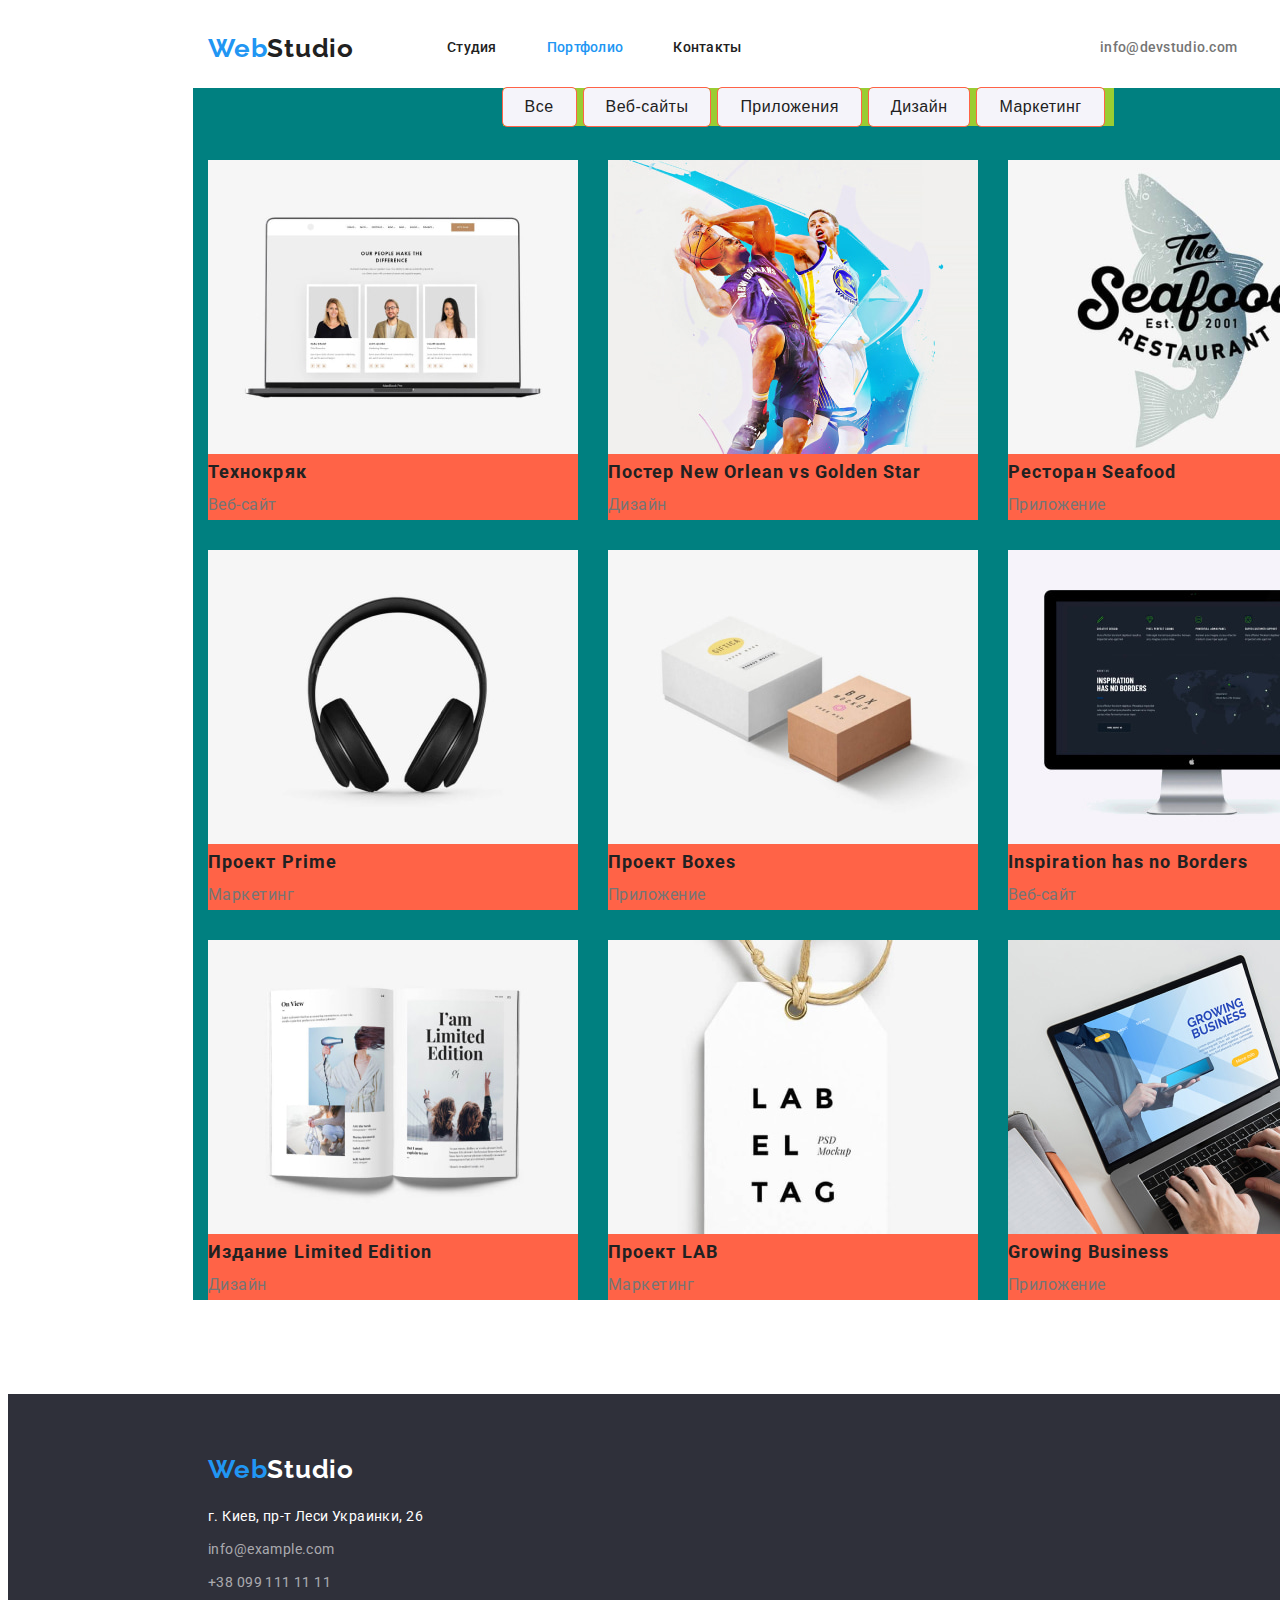
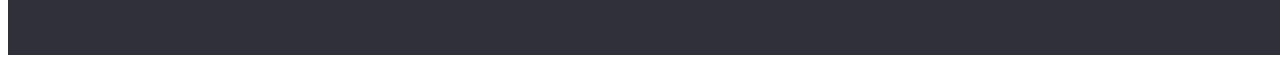
==== commit 76fd916a: "завершение главной страницы" ====
--- a/portfolio.html
+++ b/portfolio.html
@@ -112,8 +112,8 @@
                 г. Киев, пр-т Леси Украинки, 26
             </address>
             <ul class="footer-list list">
-                <li><a class="contact" href="mailto:info@example.com">info@example.com</a></li>
-                <li><a class="contact" href="tel:+380991111111">+38 099 111 11 11</a></li>
+                <li class="item"><a class="contact" href="mailto:info@example.com">info@example.com</a></li>
+                <li class="item"><a class="contact" href="tel:+380991111111">+38 099 111 11 11</a></li>
             </ul>
         </div>
     </footer>
--- a/css/styles.css
+++ b/css/styles.css
@@ -13,9 +13,14 @@
   /* шрифты */
   --main-font: "Roboto", sans-serif;
   --logo-font: "Raleway", sans-serif;
+
+  /* геометрия */
+  --card-set-gap: 30px;
 }
 
 body {
+  width: 1600px;
+
   color: var(--primary-text-color);
   background-color: var(--primary-background-color);
   font-family: var(--main-font);
@@ -44,6 +49,12 @@
   padding: 0px;
 }
 
+img {
+  display: block;
+  max-width: 100%;
+  height: auto;
+}
+
 .list {
   list-style: none;
 }
@@ -61,9 +72,6 @@
 }
 
 /* шапка сайта */
-.page-header {
-  margin-bottom: 94px;
-}
 
 .main-nav {
   display: flex;
@@ -156,7 +164,6 @@
 .hero {
   padding-top: 200px;
   padding-bottom: 200px;
-  margin-bottom: 95px;
 
   background-color: var(--dark-background-color);
   text-align: center;
@@ -201,13 +208,17 @@
 }
 
 /* секция особенностей */
-.feature-section {
-  margin-bottom: 95px;
-}
 
 .feature-list {
   display: flex;
-  background-color: tomato;
+}
+
+.feature-list .item {
+  width: 270px;
+}
+
+.feature-list .item:not(:last-child) {
+  margin-right: 30px;
 }
 
 .feature-list .title {
@@ -230,23 +241,44 @@
 }
 
 /* секция: чем занимаемся */
-/* .activity-section {
-  margin-bottom: 95px;
-} */
-.activity-section .section-title {
+section.activity.section {
+  padding-top: 0;
+}
+
+.activity .list {
+  display: flex;
+}
+
+.activity-list .item:not(:last-child) {
+  margin-right: 30px;
+}
+
+.activity .section-title {
   margin-bottom: 50px;
 }
 
 /* секция: команда */
-.team .section {
+
+.section.team.section {
   background-color: var(--team-background-color);
 }
-/* .team-section .section-title {
+.team .section-title {
   margin-bottom: 50px;
-} */
+}
+
+.team .list {
+  display: flex;
+  margin-right: calc(-1 * var(--card-set-gap));
+}
+
+.team-list > .item {
+  flex-basis: calc(100% / 4 - var(--card-set-gap));
+  margin-right: var(--card-set-gap);
+}
 
 .team-list .title {
   margin-bottom: 10px;
+
   color: var(--title-text-color);
   font-weight: 500;
   font-size: 16px;
@@ -260,12 +292,31 @@
   letter-spacing: 0.03em;
 }
 
+.card-content {
+  padding-top: var(--card-set-gap);
+  padding-bottom: var(--card-set-gap);
+  text-align: center;
+
+  background-color: #ffffff;
+}
+
 /* футер */
+
 .footer {
   background-color: var(--dark-background-color);
 }
 
+.footer .container {
+  display: flex;
+  flex-direction: column;
+  justify-content: center;
+  padding-top: 60px;
+  padding-bottom: 60px;
+}
+
 .footer-logo {
+  margin-bottom: 20px;
+
   color: var(--primary-background-color);
   text-decoration: none;
   font-family: Raleway;
@@ -280,6 +331,8 @@
 }
 
 .address {
+  margin-bottom: 9px;
+
   color: var(--primary-background-color);
   font-weight: 400;
   font-size: 14px;
@@ -295,9 +348,14 @@
   line-height: 1.71;
   letter-spacing: 0.03em;
 }
+
 .footer-list .contact:hover,
 .footer-list .contact:focus {
   color: var(--accent-color);
+}
+
+.footer-list .item:first-child {
+  margin-bottom: 9px;
 }
 
 /* стили для портфолио */
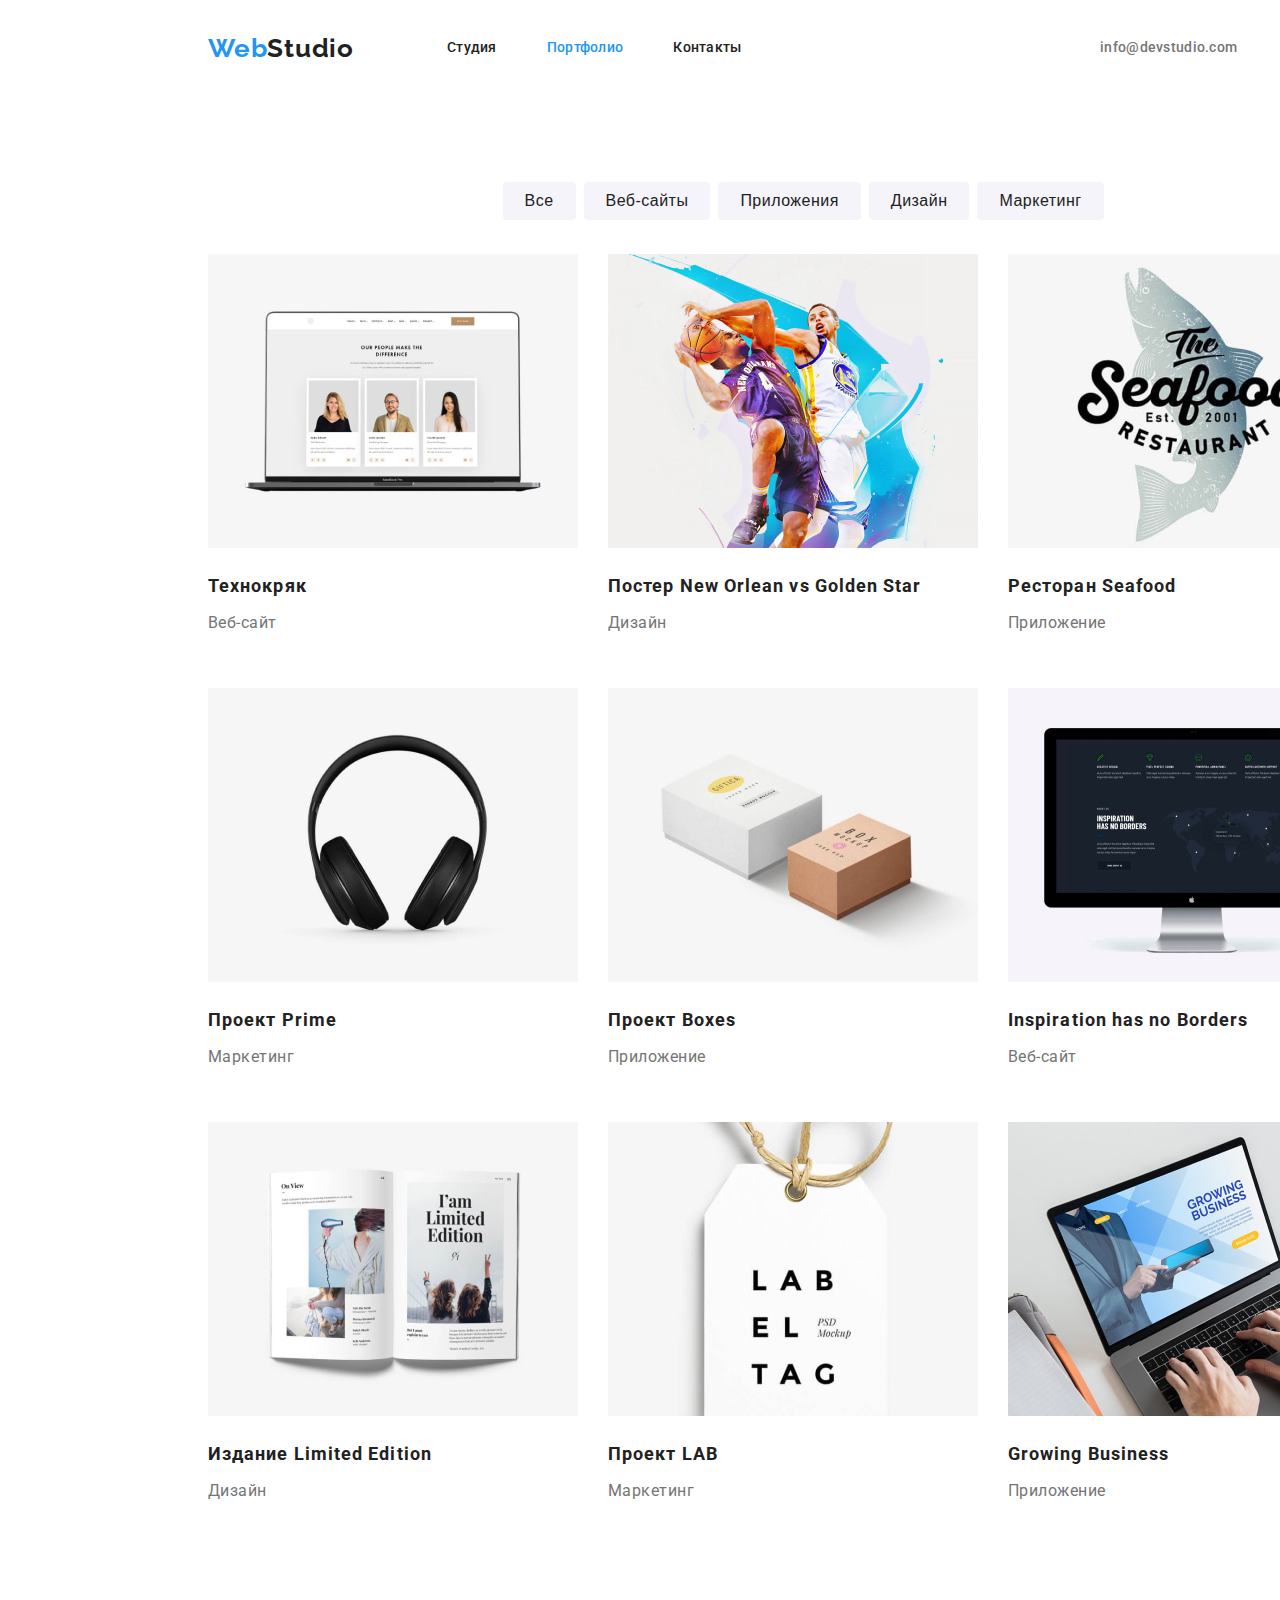
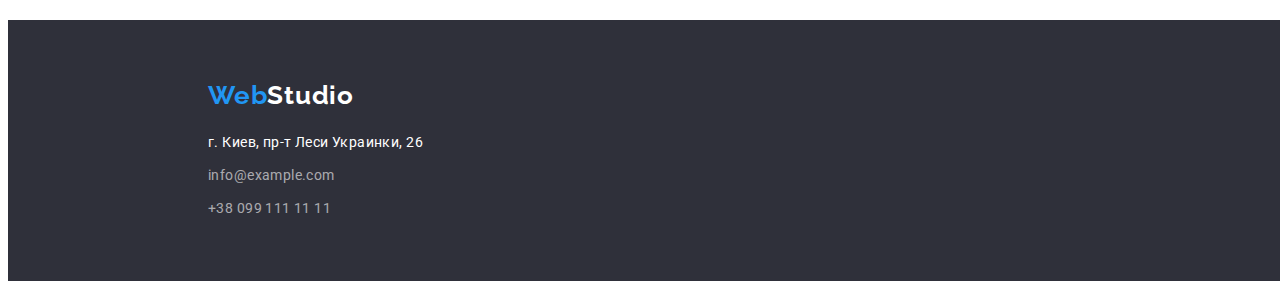
==== commit 501c9bb7: "сделано портфолио" ====
--- a/portfolio.html
+++ b/portfolio.html
@@ -53,49 +53,93 @@
             
             <ul class="projects list">
                 <li class="project-item"><a href=""></a>
-                    <img src="./images/project1(1).jpg" alt="пример веб-сайта" width="370" height="294">
-                    <h3 class="project-item-title">Технокряк</h3>
-                    <p class="project-item-text">Веб-сайт</p>
+                    <div class="project-thomb">
+                        <img src="./images/project1(1).jpg" alt="пример веб-сайта" width="370" height="294">
+                    </div>
+                    <div class="project-content">
+                        <h3 class="project-item-title">Технокряк</h3>
+                        <p class="project-item-text">Веб-сайт</p>
+                    </div>
                 </li>
+
                 <li class="project-item"><a href=""></a>
-                    <img src="./images/project2(1).jpg" alt="пример дизайна" width="370" height="294">
-                    <h3 class="project-item-title">Постер New Orlean vs Golden Star</h3>
-                    <p class="project-item-text">Дизайн</p>
+                    <div class="project-thomb">
+                        <img src="./images/project2(1).jpg" alt="пример дизайна" width="370" height="294">
+                    </div>
+                    <div class="project-content">
+                        <h3 class="project-item-title">Постер New Orlean vs Golden Star</h3>
+                        <p class="project-item-text">Дизайн</p>
+                    </div>
                 </li>
+
                 <li class="project-item"><a href=""></a>
-                    <img src="./images/project3(1).jpg" alt="пример приложения" width="370" height="294">
+                    <div class="project-thomb">
+                        <img src="./images/project3(1).jpg" alt="пример приложения" width="370" height="294">
+                    </div>
+                   <div class="project-content">
                     <h3 class="project-item-title">Ресторан Seafood</h3>
                     <p class="project-item-text">Приложение</p>
+                   </div>
+                 </li>
+
+                <li class="project-item"><a href=""></a>
+                    <div class="project-thomb">
+                        <img src="./images/project4(1).jpg" alt="пример маркетинга" width="370" height="294">
+                    </div>
+                    <div class="project-content">
+                        <h3 class="project-item-title">Проект Prime</h3>
+                        <p class="project-item-text">Маркетинг</p>
+                    </div>
                 </li>
+
                 <li class="project-item"><a href=""></a>
-                    <img src="./images/project4(1).jpg" alt="пример маркетинга" width="370" height="294">
-                    <h3 class="project-item-title">Проект Prime</h3>
-                    <p class="project-item-text">Маркетинг</p>
+                    <div class="project-thomb">
+                        <img src="./images/project5(1).jpg" alt="пример приложения" width="370" height="294">
+                    </div>
+                    <div class="project-content">
+                        <h3 class="project-item-title">Проект Boxes</h3>
+                        <p class="project-item-text">Приложение</p>
+                    </div>
                 </li>
+
                 <li class="project-item"><a href=""></a>
-                    <img src="./images/project5(1).jpg" alt="пример приложения" width="370" height="294">
-                    <h3 class="project-item-title">Проект Boxes</h3>
-                    <p class="project-item-text">Приложение</p>
+                    <div class="project-thomb">
+                        <img src="./images/project6(1).jpg" alt="пример веб-сайта" width="370" height="294">
+                    </div>
+                    <div class="project-content">
+                        <h3 class="project-item-title">Inspiration has no Borders</h3>
+                        <p class="project-item-text">Веб-сайт</p>
+                    </div>
                 </li>
+
                 <li class="project-item"><a href=""></a>
-                    <img src="./images/project6(1).jpg" alt="пример веб-сайта" width="370" height="294">
-                    <h3 class="project-item-title">Inspiration has no Borders</h3>
-                    <p class="project-item-text">Веб-сайт</p>
+                    <div class="project-thomb">
+                        <img src="./images/project7(1).jpg" alt="пример дизайна" width="370" height="294">
+                    </div>
+                    <div class="project-content">
+                        <h3 class="project-item-title">Издание Limited Edition</h3>
+                        <p class="project-item-text">Дизайн</p>
+                    </div>
                 </li>
+
                 <li class="project-item"><a href=""></a>
-                    <img src="./images/project7(1).jpg" alt="пример дизайна" width="370" height="294">
-                    <h3 class="project-item-title">Издание Limited Edition</h3>
-                    <p class="project-item-text">Дизайн</p>
+                    <div class="project-thomb">
+                        <img src="./images/project8(1).jpg" alt="пример маркетинга" width="370" height="294">
+                    </div>
+                    <div class="project-content">
+                        <h3 class="project-item-title">Проект LAB</h3>
+                        <p class="project-item-text">Маркетинг</p>
+                    </div>
                 </li>
+
                 <li class="project-item"><a href=""></a>
-                    <img src="./images/project8(1).jpg" alt="пример маркетинга" width="370" height="294">
-                    <h3 class="project-item-title">Проект LAB</h3>
-                    <p class="project-item-text">Маркетинг</p>
-                </li>
-                <li class="project-item"><a href=""></a>
-                    <img src="./images/project9(1).jpg" alt="пример приложения" width="370" height="294">
-                    <h3 class="project-item-title">Growing Business</h3>
-                    <p class="project-item-text">Приложение</p>
+                    <div class="project-thomb">
+                        <img src="./images/project9(1).jpg" alt="пример приложения" width="370" height="294">
+                    </div>
+                    <div class="project-content">
+                        <h3 class="project-item-title">Growing Business</h3>
+                        <p class="project-item-text">Приложение</p>
+                    </div>
                 </li>
             </ul>
          </div>
--- a/css/styles.css
+++ b/css/styles.css
@@ -364,10 +364,13 @@
   font-family: inherit;
 }
 
+.page-header {
+  margin-bottom: 94px;
+}
+
 .portfolio .container {
   width: 1200px;
   margin-bottom: 94px;
-  background-color: teal;
 }
 
 .filter.list {
@@ -376,7 +379,6 @@
   margin-left: auto;
   margin-right: auto;
   margin-bottom: 34px;
-  background-color: yellowgreen;
 }
 
 .filter .item:not(:last-child) {
@@ -396,8 +398,8 @@
   background-color: var(--team-background-color);
   cursor: pointer;
   border: none;
-  outline: 1px solid tomato;
-}
+}
+
 .filter-button:hover,
 .filter-button:focus {
   font-weight: 500;
@@ -411,21 +413,35 @@
 .projects.list {
   display: flex;
   flex-wrap: wrap;
+  flex-basis: calc(100% / 3 - var(--card-set-gap));
+
+  margin-right: calc(-1 * var(--card-set-gap));
+  margin-bottom: calc(-1 * var(--card-set-gap));
 }
 
 .project-item {
   width: 370px;
-  background-color: tomato;
-}
-
-.project-item:not(:nth-child(3n)) {
+  margin-right: var(--card-set-gap);
+  margin-bottom: var(--card-set-gap);
+}
+
+.project-content {
+  padding-top: 20px;
+  padding-bottom: 20px;
+
+  background-color: #ffffff;
+}
+
+/* .project-item:not(:nth-child(3n)) {
   margin-right: 30px;
 }
 .project-item:not(:nth-last-child(-n + 3)) {
   margin-bottom: 30px;
-}
+} */
 
 .project-item-title {
+  margin-bottom: 4px;
+
   color: var(--title-text-color);
   font-weight: 700;
   font-size: 18px;
@@ -439,3 +455,5 @@
   line-height: 1.87;
   letter-spacing: 0.03em;
 }
+
+/* border: 1px solid #ECECEC; */
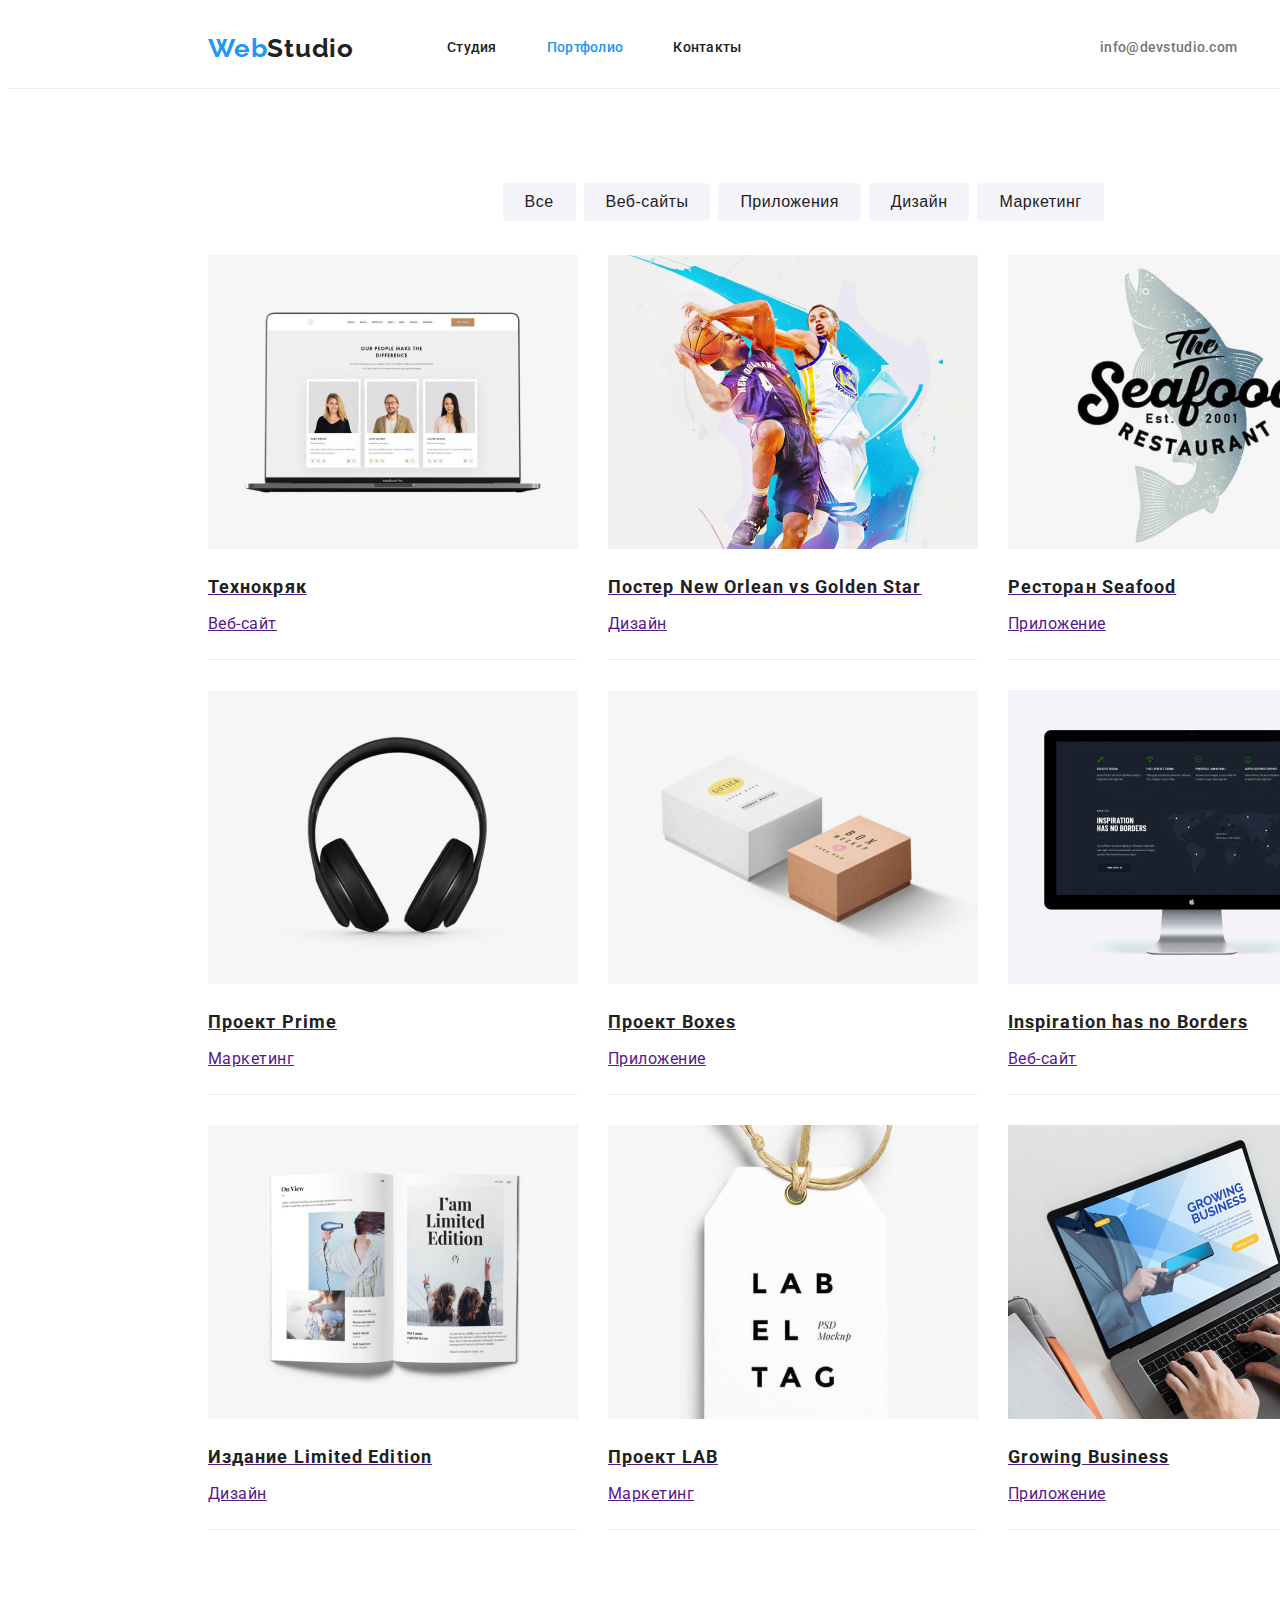
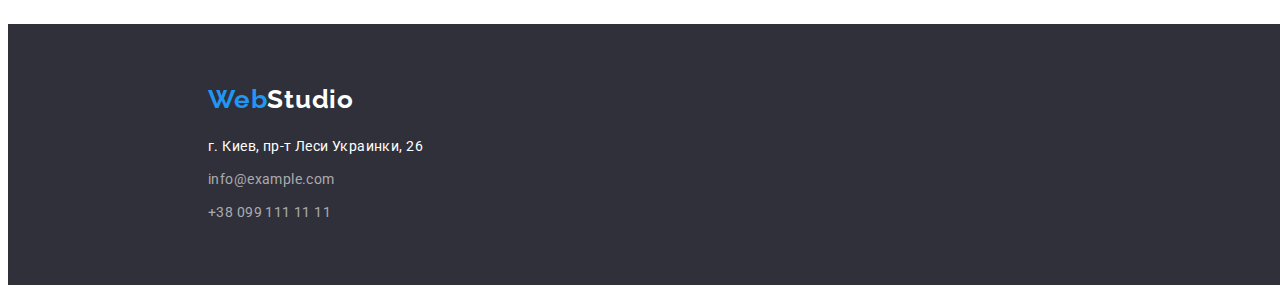
==== commit 3f5dabb3: "исправление ошибок после проверки" ====
--- a/portfolio.html
+++ b/portfolio.html
@@ -1,166 +1,259 @@
 <!DOCTYPE html>
 <html lang="en">
-<head>
-    <meta charset="UTF-8">
-    <meta http-equiv="X-UA-Compatible" content="IE=edge">
-    <meta name="viewport" content="width=device-width, initial-scale=1.0">
+  <head>
+    <meta charset="UTF-8" />
+    <meta http-equiv="X-UA-Compatible" content="IE=edge" />
+    <meta name="viewport" content="width=device-width, initial-scale=1.0" />
     <title>Document</title>
-    <link rel="preconnect" href="https://fonts.googleapis.com">
-    <link rel="preconnect" href="https://fonts.gstatic.com" crossorigin>
-    <link href="https://fonts.googleapis.com/css2?family=Raleway:wght@700&family=Roboto:wght@400;500;700;900&display=swap"
-        rel="stylesheet">
-    <link rel="stylesheet" href="https://cdnjs.cloudflare.com/ajax/libs/modern-normalize/1.1.0/modern-normalize.min.css"
-            integrity="sha512-wpPYUAdjBVSE4KJnH1VR1HeZfpl1ub8YT/NKx4PuQ5NmX2tKuGu6U/JRp5y+Y8XG2tV+wKQpNHVUX03MfMFn9Q=="
-            crossorigin="anonymous" referrerpolicy="no-referrer" />
-    <link rel="stylesheet" href="./css/styles.css">
-</head>
-<body>
+    <link rel="preconnect" href="https://fonts.googleapis.com" />
+    <link rel="preconnect" href="https://fonts.gstatic.com" crossorigin />
+    <link
+      href="https://fonts.googleapis.com/css2?family=Raleway:wght@700&family=Roboto:wght@400;500;700;900&display=swap"
+      rel="stylesheet"
+    />
+    <link
+      rel="stylesheet"
+      href="https://cdnjs.cloudflare.com/ajax/libs/modern-normalize/1.1.0/modern-normalize.min.css"
+      integrity="sha512-wpPYUAdjBVSE4KJnH1VR1HeZfpl1ub8YT/NKx4PuQ5NmX2tKuGu6U/JRp5y+Y8XG2tV+wKQpNHVUX03MfMFn9Q=="
+      crossorigin="anonymous"
+      referrerpolicy="no-referrer"
+    />
+    <link rel="stylesheet" href="./css/styles.css" />
+  </head>
+  <body>
     <!-- шапка сайта -->
     <header class="page-header">
-        <!-- site nav -->
-        <div class="container main-nav">
-            <nav class="main-nav">
-                <a href="/" class="logo">
-                    <span class="logo-biginer">Web</span>Studio
-                </a>
-            
-                <ul class="list site-nav">
-                    <li class="item"><a href="./index.html" class="link">Студия</a></li>
-                    <li class="item"><a href="" class="link current">Портфолио</a></li>
-                    <li class="item"><a href="" class="link">Контакты</a></li>
-                </ul>
-            </nav>
-            
-            <ul class="list contacts-nav">
-                <li class="item"><a href="mailto:info@devstudio.com" class="contact">info@devstudio.com</a></li>
-                <li class="item"><a href="tel:+380961111111" class="contact">+38 096 111 11 11</a></li>
-            </ul>
+      <!-- site nav -->
+      <div class="container main-nav">
+        <nav class="main-nav">
+          <a href="/" class="logo">
+            <span class="logo-biginer">Web</span>Studio
+          </a>
+
+          <ul class="list site-nav">
+            <li class="item"><a href="./index.html" class="link">Студия</a></li>
+            <li class="item"><a href="" class="link current">Портфолио</a></li>
+            <li class="item"><a href="" class="link">Контакты</a></li>
+          </ul>
+        </nav>
+
+        <ul class="list contacts-nav">
+          <li class="item">
+            <a href="mailto:info@devstudio.com" class="contact"
+              >info@devstudio.com</a
+            >
+          </li>
+          <li class="item">
+            <a href="tel:+380961111111" class="contact">+38 096 111 11 11</a>
+          </li>
+        </ul>
+      </div>
+    </header>
+
+    <main>
+      <section class="portfolio">
+        <div class="container">
+          <h1 class="portfolio-title visually-hidden">портфолио</h1>
+          <h2 class="portfolio-filtr visually-hidden">фильтр</h2>
+          <ul class="filter list">
+            <li class="item">
+              <button class="filter-button" type="button">Все</button>
+            </li>
+            <li class="item">
+              <button class="filter-button" type="button">Веб-сайты</button>
+            </li>
+            <li class="item">
+              <button class="filter-button" type="button">Приложения</button>
+            </li>
+            <li class="item">
+              <button class="filter-button" type="button">Дизайн</button>
+            </li>
+            <li class="item">
+              <button class="filter-button" type="button">Маркетинг</button>
+            </li>
+          </ul>
+
+          <ul class="projects list">
+            <li class="project-item">
+              <a href="">
+                <div class="project-thomb">
+                  <img
+                    src="./images/project1(1).jpg"
+                    alt="пример веб-сайта"
+                    width="370"
+                    height="294"
+                  />
+                </div>
+                <div class="project-content">
+                  <h3 class="project-item-title">Технокряк</h3>
+                  <p class="project-item-text">Веб-сайт</p>
+                </div>
+              </a>
+            </li>
+
+            <li class="project-item">
+              <a href="">
+                <div class="project-thomb">
+                  <img
+                    src="./images/project2(1).jpg"
+                    alt="пример дизайна"
+                    width="370"
+                    height="294"
+                  />
+                </div>
+                <div class="project-content">
+                  <h3 class="project-item-title">
+                    Постер New Orlean vs Golden Star
+                  </h3>
+                  <p class="project-item-text">Дизайн</p>
+                </div>
+              </a>
+            </li>
+
+            <li class="project-item">
+              <a href="">
+                <div class="project-thomb">
+                  <img
+                    src="./images/project3(1).jpg"
+                    alt="пример приложения"
+                    width="370"
+                    height="294"
+                  />
+                </div>
+                <div class="project-content">
+                  <h3 class="project-item-title">Ресторан Seafood</h3>
+                  <p class="project-item-text">Приложение</p>
+                </div>
+              </a>
+            </li>
+
+            <li class="project-item">
+              <a href="">
+                <div class="project-thomb">
+                  <img
+                    src="./images/project4(1).jpg"
+                    alt="пример маркетинга"
+                    width="370"
+                    height="294"
+                  />
+                </div>
+                <div class="project-content">
+                  <h3 class="project-item-title">Проект Prime</h3>
+                  <p class="project-item-text">Маркетинг</p>
+                </div>
+              </a>
+            </li>
+
+            <li class="project-item">
+              <a href="">
+                <div class="project-thomb">
+                  <img
+                    src="./images/project5(1).jpg"
+                    alt="пример приложения"
+                    width="370"
+                    height="294"
+                  />
+                </div>
+                <div class="project-content">
+                  <h3 class="project-item-title">Проект Boxes</h3>
+                  <p class="project-item-text">Приложение</p>
+                </div>
+              </a>
+            </li>
+
+            <li class="project-item">
+              <a href="">
+                <div class="project-thomb">
+                  <img
+                    src="./images/project6(1).jpg"
+                    alt="пример веб-сайта"
+                    width="370"
+                    height="294"
+                  />
+                </div>
+                <div class="project-content">
+                  <h3 class="project-item-title">Inspiration has no Borders</h3>
+                  <p class="project-item-text">Веб-сайт</p>
+                </div>
+              </a>
+            </li>
+
+            <li class="project-item">
+              <a href="">
+                <div class="project-thomb">
+                  <img
+                    src="./images/project7(1).jpg"
+                    alt="пример дизайна"
+                    width="370"
+                    height="294"
+                  />
+                </div>
+                <div class="project-content">
+                  <h3 class="project-item-title">Издание Limited Edition</h3>
+                  <p class="project-item-text">Дизайн</p>
+                </div>
+              </a>
+            </li>
+
+            <li class="project-item">
+              <a href="">
+                <div class="project-thomb">
+                  <img
+                    src="./images/project8(1).jpg"
+                    alt="пример маркетинга"
+                    width="370"
+                    height="294"
+                  />
+                </div>
+                <div class="project-content">
+                  <h3 class="project-item-title">Проект LAB</h3>
+                  <p class="project-item-text">Маркетинг</p>
+                </div>
+              </a>
+            </li>
+
+            <li class="project-item">
+              <a href="">
+                <div class="project-thomb">
+                  <img
+                    src="./images/project9(1).jpg"
+                    alt="пример приложения"
+                    width="370"
+                    height="294"
+                  />
+                </div>
+                <div class="project-content">
+                  <h3 class="project-item-title">Growing Business</h3>
+                  <p class="project-item-text">Приложение</p>
+                </div>
+              </a>
+            </li>
+          </ul>
         </div>
-    </header>
-
-    <main>
-     <section class="portfolio">
-         <div class="container">
-            <h1 class="portfolio-title visually-hidden">портфолио</h1>
-            <h2 class="portfolio-filtr visually-hidden">фильтр</h2>
-            <ul class="filter list">
-                <li class="item"><button class="filter-button" type="button">Все</button></li>
-                <li class="item"><button class="filter-button" type="button">Веб-сайты</button></li>
-                <li class="item"><button class="filter-button" type="button">Приложения</button></li>
-                <li class="item"><button class="filter-button" type="button">Дизайн</button></li>
-                <li class="item"><button class="filter-button" type="button">Маркетинг</button></li>
-            </ul>
-            
-            <ul class="projects list">
-                <li class="project-item"><a href=""></a>
-                    <div class="project-thomb">
-                        <img src="./images/project1(1).jpg" alt="пример веб-сайта" width="370" height="294">
-                    </div>
-                    <div class="project-content">
-                        <h3 class="project-item-title">Технокряк</h3>
-                        <p class="project-item-text">Веб-сайт</p>
-                    </div>
-                </li>
-
-                <li class="project-item"><a href=""></a>
-                    <div class="project-thomb">
-                        <img src="./images/project2(1).jpg" alt="пример дизайна" width="370" height="294">
-                    </div>
-                    <div class="project-content">
-                        <h3 class="project-item-title">Постер New Orlean vs Golden Star</h3>
-                        <p class="project-item-text">Дизайн</p>
-                    </div>
-                </li>
-
-                <li class="project-item"><a href=""></a>
-                    <div class="project-thomb">
-                        <img src="./images/project3(1).jpg" alt="пример приложения" width="370" height="294">
-                    </div>
-                   <div class="project-content">
-                    <h3 class="project-item-title">Ресторан Seafood</h3>
-                    <p class="project-item-text">Приложение</p>
-                   </div>
-                 </li>
-
-                <li class="project-item"><a href=""></a>
-                    <div class="project-thomb">
-                        <img src="./images/project4(1).jpg" alt="пример маркетинга" width="370" height="294">
-                    </div>
-                    <div class="project-content">
-                        <h3 class="project-item-title">Проект Prime</h3>
-                        <p class="project-item-text">Маркетинг</p>
-                    </div>
-                </li>
-
-                <li class="project-item"><a href=""></a>
-                    <div class="project-thomb">
-                        <img src="./images/project5(1).jpg" alt="пример приложения" width="370" height="294">
-                    </div>
-                    <div class="project-content">
-                        <h3 class="project-item-title">Проект Boxes</h3>
-                        <p class="project-item-text">Приложение</p>
-                    </div>
-                </li>
-
-                <li class="project-item"><a href=""></a>
-                    <div class="project-thomb">
-                        <img src="./images/project6(1).jpg" alt="пример веб-сайта" width="370" height="294">
-                    </div>
-                    <div class="project-content">
-                        <h3 class="project-item-title">Inspiration has no Borders</h3>
-                        <p class="project-item-text">Веб-сайт</p>
-                    </div>
-                </li>
-
-                <li class="project-item"><a href=""></a>
-                    <div class="project-thomb">
-                        <img src="./images/project7(1).jpg" alt="пример дизайна" width="370" height="294">
-                    </div>
-                    <div class="project-content">
-                        <h3 class="project-item-title">Издание Limited Edition</h3>
-                        <p class="project-item-text">Дизайн</p>
-                    </div>
-                </li>
-
-                <li class="project-item"><a href=""></a>
-                    <div class="project-thomb">
-                        <img src="./images/project8(1).jpg" alt="пример маркетинга" width="370" height="294">
-                    </div>
-                    <div class="project-content">
-                        <h3 class="project-item-title">Проект LAB</h3>
-                        <p class="project-item-text">Маркетинг</p>
-                    </div>
-                </li>
-
-                <li class="project-item"><a href=""></a>
-                    <div class="project-thomb">
-                        <img src="./images/project9(1).jpg" alt="пример приложения" width="370" height="294">
-                    </div>
-                    <div class="project-content">
-                        <h3 class="project-item-title">Growing Business</h3>
-                        <p class="project-item-text">Приложение</p>
-                    </div>
-                </li>
-            </ul>
-         </div>
-     </section>
+      </section>
     </main>
 
     <!-- футер -->
     <footer class="footer">
-        <div class="container">
-            <a href="/" class="footer-logo">
-                <span class="logo-biginer">Web</span>Studio
-            </a>
-            <address class="address">
-                г. Киев, пр-т Леси Украинки, 26
-            </address>
-            <ul class="footer-list list">
-                <li class="item"><a class="contact" href="mailto:info@example.com">info@example.com</a></li>
-                <li class="item"><a class="contact" href="tel:+380991111111">+38 099 111 11 11</a></li>
-            </ul>
-        </div>
+      <div class="container">
+        <a href="/" class="footer-logo">
+          <span class="logo-biginer">Web</span>Studio
+        </a>
+
+        <address class="address">г. Киев, пр-т Леси Украинки, 26</address>
+
+        <ul class="footer-list list">
+          <li class="item">
+            <a class="contact" href="mailto:info@example.com"
+              >info@example.com</a
+            >
+          </li>
+
+          <li class="item">
+            <a class="contact" href="tel:+380991111111">+38 099 111 11 11</a>
+          </li>
+        </ul>
+      </div>
     </footer>
-
-</body>
-</html>+  </body>
+</html>
--- a/css/styles.css
+++ b/css/styles.css
@@ -73,6 +73,10 @@
 
 /* шапка сайта */
 
+.page-header {
+  border-bottom: 1px solid #ececec;
+}
+
 .main-nav {
   display: flex;
   align-items: center;
@@ -364,13 +368,10 @@
   font-family: inherit;
 }
 
-.page-header {
-  margin-bottom: 94px;
-}
-
 .portfolio .container {
   width: 1200px;
-  margin-bottom: 94px;
+  padding-top: 94px;
+  padding-bottom: 94px;
 }
 
 .filter.list {
@@ -423,6 +424,7 @@
   width: 370px;
   margin-right: var(--card-set-gap);
   margin-bottom: var(--card-set-gap);
+  border-bottom: 1px solid #eeeeee;
 }
 
 .project-content {
